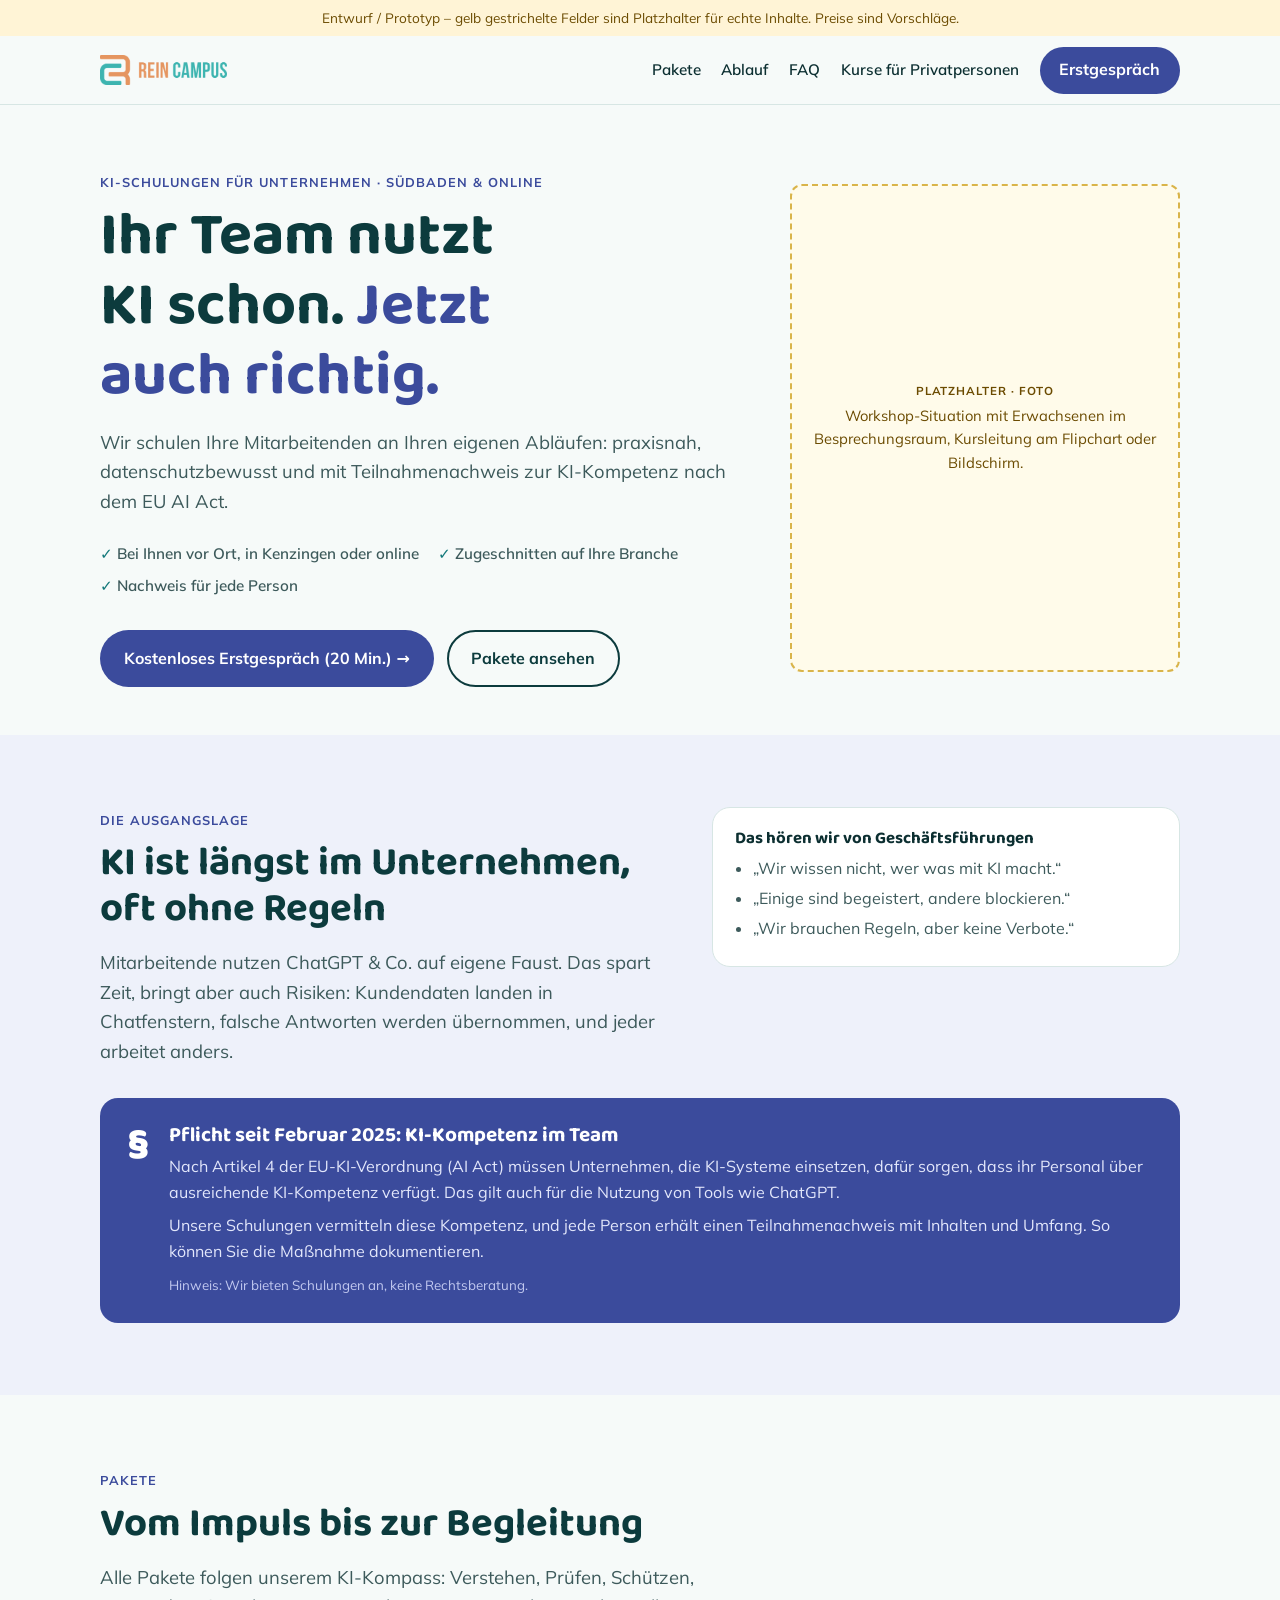
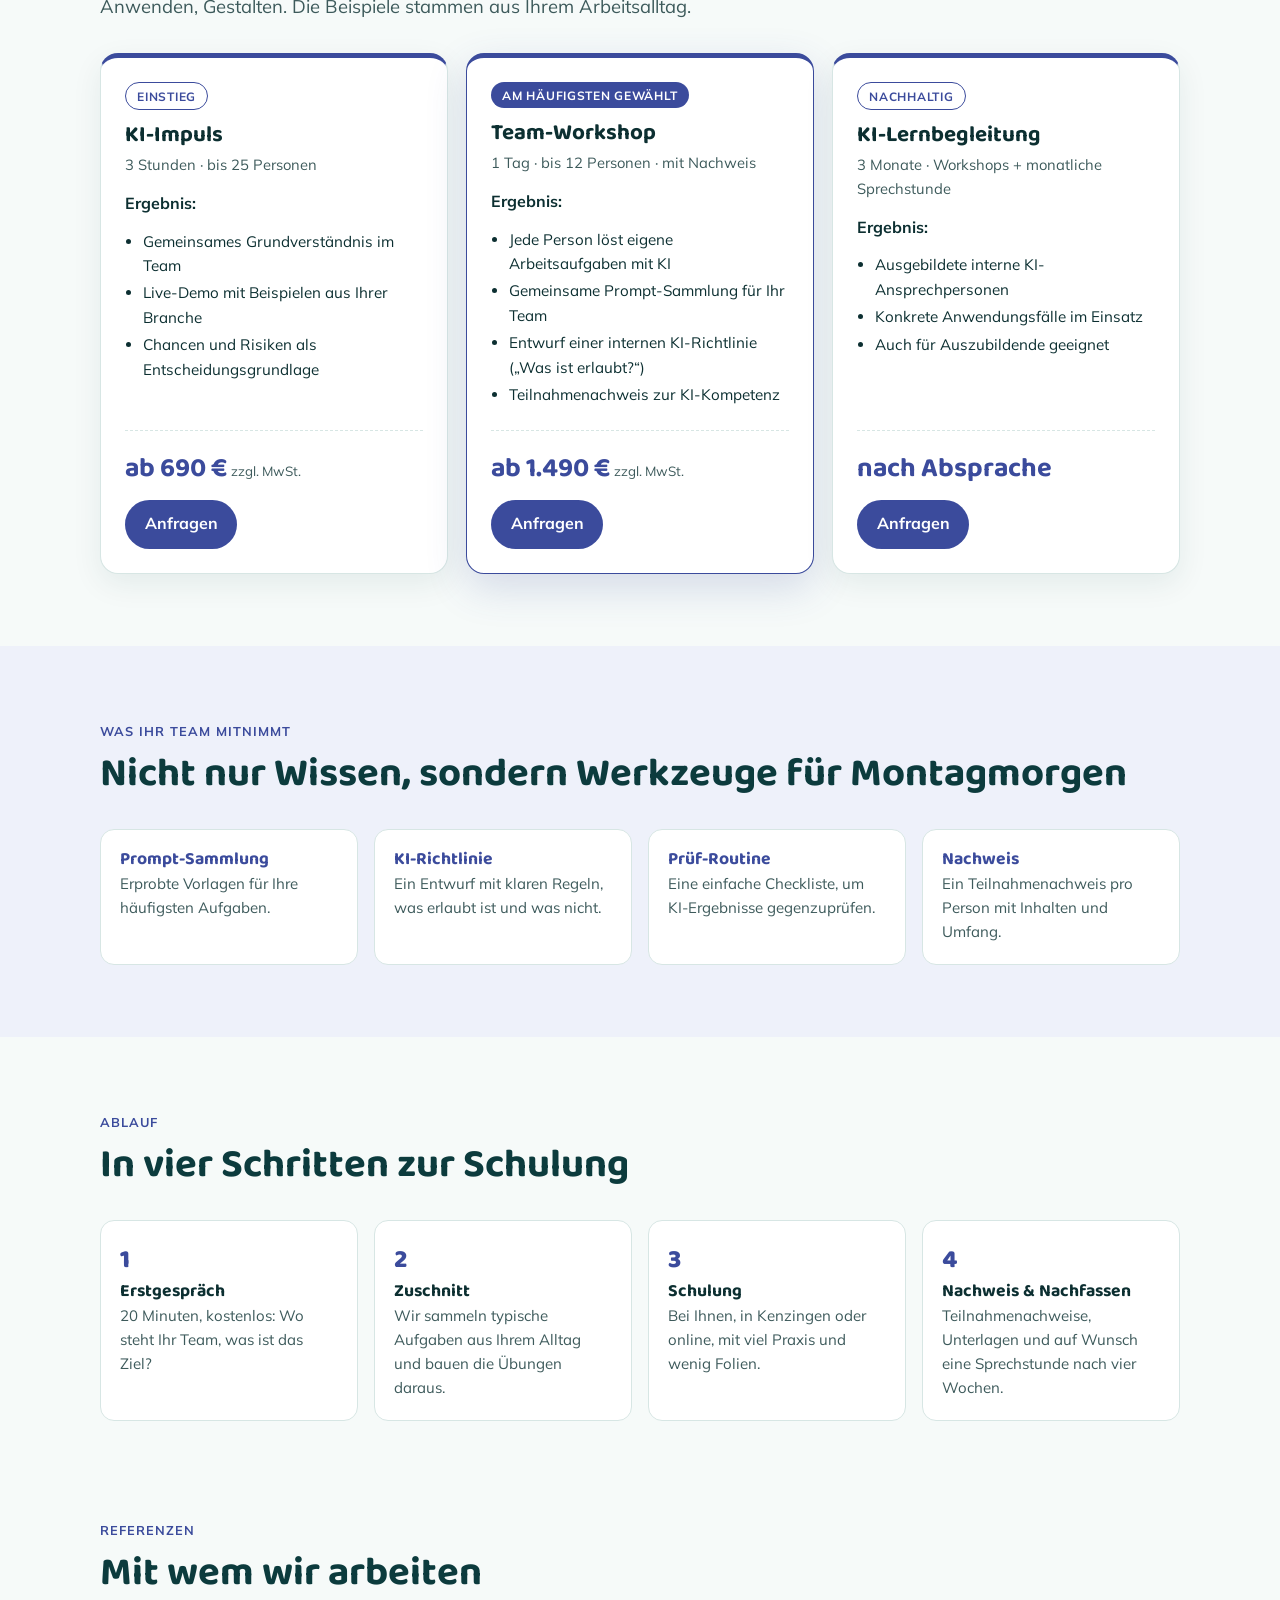
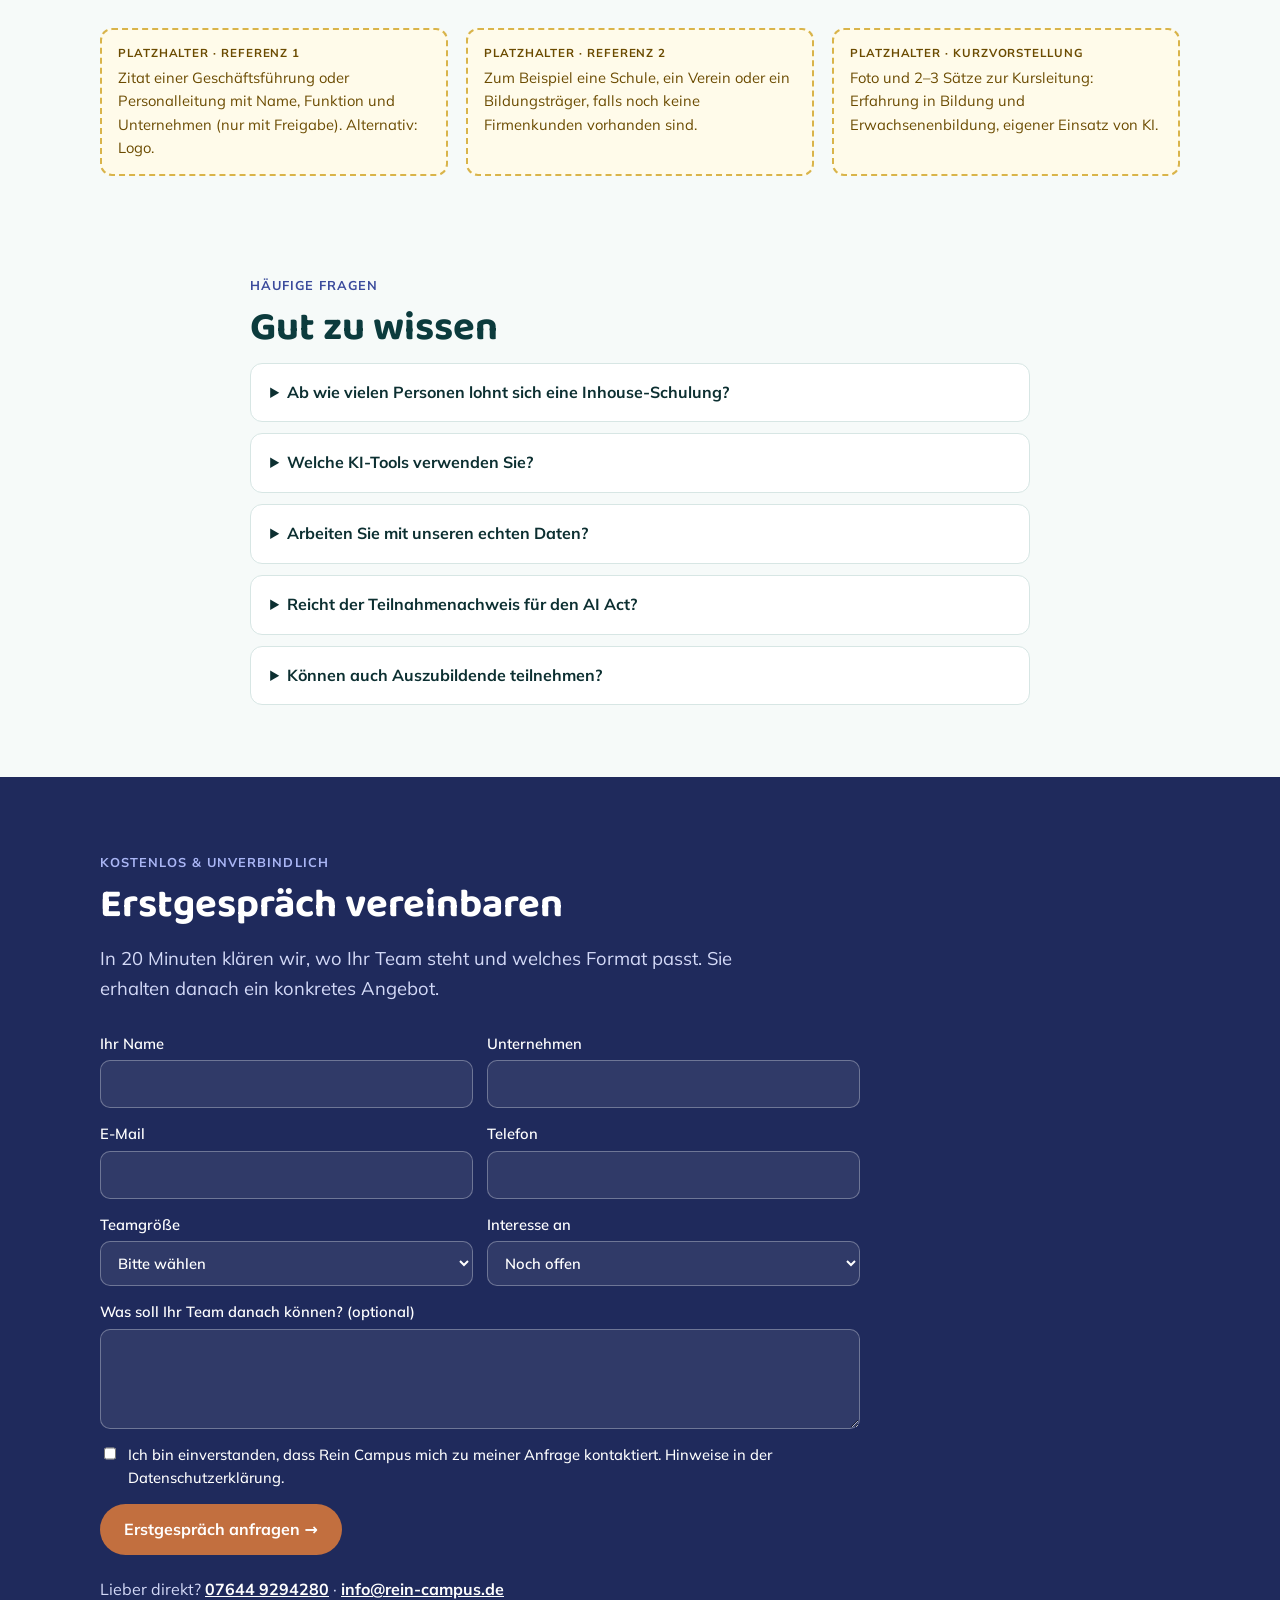
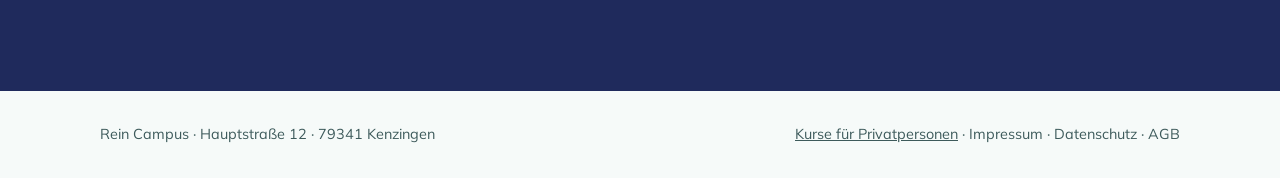
==== firmen.html @ 9200c515 "KI-Kurse-Seite verschlanken und eigene Firmenseite anlegen - Firmenangebote auf eigene Seite firmen." ====
<!DOCTYPE html>
<html lang="de">
<head>
<meta charset="UTF-8">
<meta name="viewport" content="width=device-width, initial-scale=1.0">
<title>KI-Schulungen für Unternehmen | Rein Campus</title>
<meta name="description" content="Praxisnahe KI-Schulungen für Teams in Südbaden: an Ihren eigenen Abläufen, mit Teilnahmenachweis zur KI-Kompetenz nach Art. 4 EU AI Act. Rein Campus Kenzingen.">
<link rel="preconnect" href="https://fonts.googleapis.com">
<link rel="preconnect" href="https://fonts.gstatic.com" crossorigin>
<link href="https://fonts.googleapis.com/css2?family=Baloo+2:wght@600;700;800&family=Mulish:wght@400;500;600;700&display=swap" rel="stylesheet">
<link rel="stylesheet" href="assets/ki-kurse.css">
<style>
  body{--c:var(--c-firma);}
  .hero h1 span{color:var(--c-firma);}
  .btn-primary{background:var(--c-firma);}
  .btn-primary:hover{background:#2c3a80;}
  .aiact{display:grid; grid-template-columns:auto 1fr; gap:1.2rem; align-items:start; background:var(--c-firma); color:#fff; border-radius:var(--radius); padding:1.6rem 1.7rem; margin-top:2rem;}
  .aiact .big{font-family:var(--display); font-weight:800; font-size:2.6rem; line-height:1;}
  .aiact h3{font-size:1.3rem; margin-bottom:.4rem;}
  .aiact p{margin:0 0 .5rem; color:#e3e7fb;}
  .aiact small{color:#c2c9f0;}
  .band{background:#eef1fa;}
  .gets{display:grid; grid-template-columns:repeat(4,1fr); gap:16px; margin-top:2rem;}
  @media (max-width:860px){ .gets{grid-template-columns:1fr 1fr;} }
  @media (max-width:520px){ .gets{grid-template-columns:1fr;} }
  .gets div{background:var(--surface); border:1px solid var(--line); border-radius:14px; padding:1.2rem;}
  .gets h3{font-size:1.1rem; color:var(--c-firma); margin-bottom:.2rem;}
  .gets p{margin:0; color:var(--ink-soft); font-size:.94rem;}
  .offer.featured{box-shadow:0 14px 40px rgba(59,75,156,.18); border-color:var(--c-firma);}
  .refs{display:grid; grid-template-columns:repeat(3,1fr); gap:18px; margin-top:2rem;}
  @media (max-width:860px){ .refs{grid-template-columns:1fr;} }
  .contact{background:#1f2a5c;}
  .contact .eyebrow{color:#aab6f5;}
  .contact .lead,.direct{color:#d3d9f7;}
</style>
</head>
<body>

<div class="proto">Entwurf / Prototyp – gelb gestrichelte Felder sind Platzhalter für echte Inhalte. Preise sind Vorschläge.</div>

<header>
  <div class="wrap nav">
    <a href="ki-kurse.html" aria-label="Rein Campus Startseite"><img src="assets/reincampus-logo.png" alt="Rein Campus"></a>
    <nav class="nav-links" aria-label="Hauptnavigation">
      <a href="#pakete">Pakete</a>
      <a href="#ablauf">Ablauf</a>
      <a href="#faq">FAQ</a>
      <a href="ki-kurse.html">Kurse für Privatpersonen</a>
      <a class="btn btn-primary" href="#erstgespraech">Erstgespräch</a>
    </nav>
  </div>
</header>

<main>

  <!-- HERO -->
  <section class="hero">
    <div class="wrap">
      <div class="hero-grid">
        <div>
          <span class="eyebrow">KI-Schulungen für Unternehmen · Südbaden &amp; online</span>
          <h1>Ihr Team nutzt KI schon. <span>Jetzt auch richtig.</span></h1>
          <p class="lead">Wir schulen Ihre Mitarbeitenden an Ihren eigenen Abläufen: praxisnah, datenschutzbewusst und mit Teilnahmenachweis zur KI-Kompetenz nach dem EU AI Act.</p>
          <ul class="facts">
            <li>Bei Ihnen vor Ort, in Kenzingen oder online</li>
            <li>Zugeschnitten auf Ihre Branche</li>
            <li>Nachweis für jede Person</li>
          </ul>
          <div class="btn-row">
            <a class="btn btn-primary" href="#erstgespraech">Kostenloses Erstgespräch (20 Min.) →</a>
            <a class="btn btn-ghost" href="#pakete">Pakete ansehen</a>
          </div>
        </div>
        <div class="ph photo"><div><b>Platzhalter · Foto</b>Workshop-Situation mit Erwachsenen im Besprechungsraum, Kursleitung am Flipchart oder Bildschirm.</div></div>
      </div>
    </div>
  </section>

  <!-- AUSGANGSLAGE + AI ACT -->
  <section class="band">
    <div class="wrap">
      <div class="head">
        <div>
          <span class="eyebrow">Die Ausgangslage</span>
          <h2>KI ist längst im Unternehmen, oft ohne Regeln</h2>
          <p class="lead">Mitarbeitende nutzen ChatGPT &amp; Co. auf eigene Faust. Das spart Zeit, bringt aber auch Risiken: Kundendaten landen in Chatfenstern, falsche Antworten werden übernommen, und jeder arbeitet anders.</p>
        </div>
        <div class="box">
          <h3>Das hören wir von Geschäftsführungen</h3>
          <ul>
            <li>„Wir wissen nicht, wer was mit KI macht.“</li>
            <li>„Einige sind begeistert, andere blockieren.“</li>
            <li>„Wir brauchen Regeln, aber keine Verbote.“</li>
          </ul>
        </div>
      </div>
      <div class="aiact">
        <div class="big" aria-hidden="true">§</div>
        <div>
          <h3>Pflicht seit Februar 2025: KI-Kompetenz im Team</h3>
          <p>Nach Artikel 4 der EU-KI-Verordnung (AI Act) müssen Unternehmen, die KI-Systeme einsetzen, dafür sorgen, dass ihr Personal über ausreichende KI-Kompetenz verfügt. Das gilt auch für die Nutzung von Tools wie ChatGPT.</p>
          <p>Unsere Schulungen vermitteln diese Kompetenz, und jede Person erhält einen Teilnahmenachweis mit Inhalten und Umfang. So können Sie die Maßnahme dokumentieren.</p>
          <small>Hinweis: Wir bieten Schulungen an, keine Rechtsberatung.</small>
        </div>
      </div>
    </div>
  </section>

  <!-- PAKETE -->
  <section id="pakete">
    <div class="wrap">
      <span class="eyebrow">Pakete</span>
      <h2>Vom Impuls bis zur Begleitung</h2>
      <p class="lead">Alle Pakete folgen unserem KI-Kompass: Verstehen, Prüfen, Schützen, Anwenden, Gestalten. Die Beispiele stammen aus Ihrem Arbeitsalltag.</p>
      <div class="offers">
        <article class="offer">
          <span class="tag soft">Einstieg</span>
          <h3>KI-Impuls</h3>
          <p class="meta">3 Stunden · bis 25 Personen</p>
          <p class="outcome">Ergebnis:</p>
          <ul>
            <li>Gemeinsames Grundverständnis im Team</li>
            <li>Live-Demo mit Beispielen aus Ihrer Branche</li>
            <li>Chancen und Risiken als Entscheidungsgrundlage</li>
          </ul>
          <div class="price"><div><strong>ab 690 €</strong> <small>zzgl. MwSt.</small></div><a class="btn" href="#erstgespraech" data-interest="KI-Impuls">Anfragen</a></div>
        </article>
        <article class="offer featured">
          <span class="tag">Am häufigsten gewählt</span>
          <h3>Team-Workshop</h3>
          <p class="meta">1 Tag · bis 12 Personen · mit Nachweis</p>
          <p class="outcome">Ergebnis:</p>
          <ul>
            <li>Jede Person löst eigene Arbeitsaufgaben mit KI</li>
            <li>Gemeinsame Prompt-Sammlung für Ihr Team</li>
            <li>Entwurf einer internen KI-Richtlinie („Was ist erlaubt?“)</li>
            <li>Teilnahmenachweis zur KI-Kompetenz</li>
          </ul>
          <div class="price"><div><strong>ab 1.490 €</strong> <small>zzgl. MwSt.</small></div><a class="btn" href="#erstgespraech" data-interest="Team-Workshop">Anfragen</a></div>
        </article>
        <article class="offer">
          <span class="tag soft">Nachhaltig</span>
          <h3>KI-Lernbegleitung</h3>
          <p class="meta">3 Monate · Workshops + monatliche Sprechstunde</p>
          <p class="outcome">Ergebnis:</p>
          <ul>
            <li>Ausgebildete interne KI-Ansprechpersonen</li>
            <li>Konkrete Anwendungsfälle im Einsatz</li>
            <li>Auch für Auszubildende geeignet</li>
          </ul>
          <div class="price"><div><strong>nach Absprache</strong></div><a class="btn" href="#erstgespraech" data-interest="KI-Lernbegleitung">Anfragen</a></div>
        </article>
      </div>
    </div>
  </section>

  <!-- WAS IHR TEAM MITNIMMT -->
  <section class="band">
    <div class="wrap">
      <span class="eyebrow">Was Ihr Team mitnimmt</span>
      <h2>Nicht nur Wissen, sondern Werkzeuge für Montagmorgen</h2>
      <div class="gets">
        <div><h3>Prompt-Sammlung</h3><p>Erprobte Vorlagen für Ihre häufigsten Aufgaben.</p></div>
        <div><h3>KI-Richtlinie</h3><p>Ein Entwurf mit klaren Regeln, was erlaubt ist und was nicht.</p></div>
        <div><h3>Prüf-Routine</h3><p>Eine einfache Checkliste, um KI-Ergebnisse gegenzuprüfen.</p></div>
        <div><h3>Nachweis</h3><p>Ein Teilnahmenachweis pro Person mit Inhalten und Umfang.</p></div>
      </div>
    </div>
  </section>

  <!-- ABLAUF -->
  <section id="ablauf">
    <div class="wrap">
      <span class="eyebrow">Ablauf</span>
      <h2>In vier Schritten zur Schulung</h2>
      <div class="steps">
        <div><h3>Erstgespräch</h3><p>20 Minuten, kostenlos: Wo steht Ihr Team, was ist das Ziel?</p></div>
        <div><h3>Zuschnitt</h3><p>Wir sammeln typische Aufgaben aus Ihrem Alltag und bauen die Übungen daraus.</p></div>
        <div><h3>Schulung</h3><p>Bei Ihnen, in Kenzingen oder online, mit viel Praxis und wenig Folien.</p></div>
        <div><h3>Nachweis &amp; Nachfassen</h3><p>Teilnahmenachweise, Unterlagen und auf Wunsch eine Sprechstunde nach vier Wochen.</p></div>
      </div>
    </div>
  </section>

  <!-- REFERENZEN -->
  <section style="padding-top:24px;">
    <div class="wrap">
      <span class="eyebrow">Referenzen</span>
      <h2>Mit wem wir arbeiten</h2>
      <div class="refs">
        <div class="ph"><b>Platzhalter · Referenz 1</b>Zitat einer Geschäftsführung oder Personalleitung mit Name, Funktion und Unternehmen (nur mit Freigabe). Alternativ: Logo.</div>
        <div class="ph"><b>Platzhalter · Referenz 2</b>Zum Beispiel eine Schule, ein Verein oder ein Bildungsträger, falls noch keine Firmenkunden vorhanden sind.</div>
        <div class="ph"><b>Platzhalter · Kurzvorstellung</b>Foto und 2–3 Sätze zur Kursleitung: Erfahrung in Bildung und Erwachsenenbildung, eigener Einsatz von KI.</div>
      </div>
    </div>
  </section>

  <!-- FAQ -->
  <section id="faq" style="padding-top:24px;">
    <div class="wrap narrow">
      <span class="eyebrow">Häufige Fragen</span>
      <h2>Gut zu wissen</h2>
      <details><summary>Ab wie vielen Personen lohnt sich eine Inhouse-Schulung?</summary><p>Ab etwa fünf Personen. Für kleinere Teams bieten wir gemeinsame Termine mit anderen Unternehmen an. Fragen Sie im Erstgespräch danach.</p></details>
      <details><summary>Welche KI-Tools verwenden Sie?</summary><p>Die Tools, die Ihr Team nutzt oder nutzen darf, z. B. ChatGPT, Microsoft Copilot, Claude oder Perplexity. Falls Sie noch keine Vorgaben haben, helfen wir bei der Auswahl.</p></details>
      <details><summary>Arbeiten Sie mit unseren echten Daten?</summary><p>Nein. Wir üben mit realistischen, aber anonymisierten Beispielen. Wie man im Alltag mit echten Daten umgeht, ist selbst Teil der Schulung.</p></details>
      <details><summary>Reicht der Teilnahmenachweis für den AI Act?</summary><p>Der Nachweis dokumentiert, welche Inhalte in welchem Umfang geschult wurden. Welche Maßnahmen in Ihrem Unternehmen insgesamt angemessen sind, hängt von Ihrem KI-Einsatz ab. Das besprechen wir im Erstgespräch; eine Rechtsberatung ersetzt es nicht.</p></details>
      <details><summary>Können auch Auszubildende teilnehmen?</summary><p>Ja. Für Azubi-Jahrgänge haben wir ein eigenes Format, das auf unserem KI-Führerschein für Jugendliche aufbaut.</p></details>
    </div>
  </section>

  <!-- ERSTGESPRÄCH -->
  <section class="contact" id="erstgespraech">
    <div class="wrap">
      <span class="eyebrow">Kostenlos &amp; unverbindlich</span>
      <h2>Erstgespräch vereinbaren</h2>
      <p class="lead">In 20 Minuten klären wir, wo Ihr Team steht und welches Format passt. Sie erhalten danach ein konkretes Angebot.</p>
      <form id="b2b-form">
        <label>Ihr Name<input name="name" required autocomplete="name"></label>
        <label>Unternehmen<input name="firma" required autocomplete="organization"></label>
        <label>E-Mail<input type="email" name="email" required autocomplete="email"></label>
        <label>Telefon<input type="tel" name="telefon" autocomplete="tel"></label>
        <label>Teamgröße
          <select name="team" required>
            <option value="">Bitte wählen</option>
            <option>bis 10 Personen</option>
            <option>11 – 25 Personen</option>
            <option>26 – 100 Personen</option>
            <option>mehr als 100 Personen</option>
          </select>
        </label>
        <label>Interesse an
          <select name="paket" id="paket-select">
            <option>Noch offen</option>
            <option>KI-Impuls</option>
            <option>Team-Workshop</option>
            <option>KI-Lernbegleitung</option>
          </select>
        </label>
        <label class="full">Was soll Ihr Team danach können? (optional)<textarea name="ziel"></textarea></label>
        <label class="full check"><input type="checkbox" required> Ich bin einverstanden, dass Rein Campus mich zu meiner Anfrage kontaktiert. Hinweise in der Datenschutzerklärung.</label>
        <div class="full"><button class="btn btn-primary" type="submit" style="background:var(--orange-strong);">Erstgespräch anfragen →</button>
          <p class="form-ok" id="form-ok">Danke! (Prototyp: Es wurden keine Daten gesendet.)</p></div>
      </form>
      <p class="direct">Lieber direkt? <a href="tel:+4976449294280">07644 9294280</a> · <a href="mailto:info@rein-campus.de">info@rein-campus.de</a></p>
    </div>
  </section>
</main>

<footer>
  <div class="wrap">
    <span>Rein Campus · Hauptstraße 12 · 79341 Kenzingen</span>
    <span><a href="ki-kurse.html">Kurse für Privatpersonen</a> · Impressum · Datenschutz · AGB</span>
  </div>
</footer>

<script>
  const select = document.getElementById('paket-select');
  document.querySelectorAll('[data-interest]').forEach(a => {
    a.addEventListener('click', () => { select.value = a.dataset.interest; });
  });
  document.getElementById('b2b-form').addEventListener('submit', e => {
    e.preventDefault();
    document.getElementById('form-ok').classList.add('show');
  });
</script>
</body>
</html>
---- assets/ki-kurse.css ----
/* Gemeinsame Styles für ki-kurse.html und firmen.html */
:root{
  --bg:#f6faf9;
  --surface:#ffffff;
  --ink:#0c2f31;
  --ink-soft:#3d5a5b;
  --line:#d7e6e4;
  --teal:#12787a;
  --teal-deep:#0c3b3d;
  --teal-pop:#1fc9bf;
  --orange:#e6905f;
  --orange-strong:#c26f3f;
  /* Zielgruppen-Akzente */
  --c-jugend:#d0176a;
  --c-beruf:#12787a;
  --c-senior:#b3622f;
  --c-firma:#3b4b9c;
  --c:var(--teal);
  --radius:18px;
  --shadow:0 10px 30px rgba(12,59,61,.08);
  --display:'Baloo 2',system-ui,sans-serif;
}
*{box-sizing:border-box;}
html{scroll-behavior:smooth;}
body{
  margin:0; background:var(--bg); color:var(--ink);
  font-family:'Mulish',system-ui,sans-serif; line-height:1.6;
  -webkit-font-smoothing:antialiased;
}
h1,h2,h3{font-family:var(--display); line-height:1.15; text-wrap:balance; margin:0;}
h2{font-size:clamp(1.8rem,4vw,2.5rem); color:var(--teal-deep);}
a{color:inherit;}
img{max-width:100%;}
.wrap{max-width:1120px; margin:0 auto; padding:0 20px;}
.narrow{max-width:820px;}
section{padding:72px 0;}
.eyebrow{
  display:inline-block; font-weight:700; font-size:.8rem; letter-spacing:.08em;
  text-transform:uppercase; color:var(--c); margin-bottom:.6rem;
}
.lead{font-size:1.15rem; color:var(--ink-soft); max-width:62ch; margin:1rem 0 0;}
.btn{
  display:inline-flex; align-items:center; gap:.4rem; text-decoration:none;
  font-weight:700; padding:.85rem 1.4rem; border-radius:999px; border:2px solid transparent;
  cursor:pointer; font-size:1rem; font-family:inherit;
}
.btn-primary{background:var(--orange-strong); color:#fff;}
.btn-primary:hover{background:#a95c30;}
.btn-ghost{border-color:currentColor; color:var(--teal-deep); background:transparent;}
.btn-row{display:flex; gap:.8rem; flex-wrap:wrap; margin-top:2rem;}
.btn:focus-visible,a:focus-visible,button:focus-visible,input:focus-visible,select:focus-visible,textarea:focus-visible{outline:3px solid var(--teal-pop); outline-offset:3px;}

/* Prototyp-Hinweis und Platzhalter */
.proto{background:#fff4d6; color:#6b4b00; font-size:.85rem; text-align:center; padding:.45rem 1rem;}
.ph{
  border:2px dashed #d9b44a; background:#fffbea; color:#6b4b00;
  border-radius:12px; padding:.9rem 1rem; font-size:.92rem;
}
.ph b{display:block; font-size:.72rem; letter-spacing:.08em; text-transform:uppercase; margin-bottom:.2rem;}

/* Header */
header{position:sticky; top:0; z-index:20; background:rgba(246,250,249,.94); backdrop-filter:blur(8px); border-bottom:1px solid var(--line);}
.nav{display:flex; align-items:center; justify-content:space-between; gap:1rem; height:68px;}
.nav img{height:30px; width:auto; display:block;}
.nav-links{display:flex; gap:1.3rem; align-items:center; font-weight:600; font-size:.95rem;}
.nav-links a{text-decoration:none;}
.nav-links a:not(.btn):hover{color:var(--teal);}
.nav-links .btn{padding:.55rem 1.1rem;}
@media (max-width:900px){ .nav-links a:not(.btn){display:none;} }

/* Hero */
.hero{padding:64px 0 48px;}
.hero h1{font-size:clamp(2.2rem,5.5vw,3.8rem); color:var(--teal-deep); max-width:18ch;}
.hero h1 span{color:var(--orange-strong);}
.hero-grid{display:grid; grid-template-columns:1.25fr .75fr; gap:40px; align-items:center;}
@media (max-width:860px){ .hero-grid{grid-template-columns:1fr;} }
.facts{display:flex; flex-wrap:wrap; gap:.5rem 1.2rem; margin-top:1.6rem; padding:0; list-style:none; color:var(--ink-soft); font-weight:600; font-size:.95rem;}
.facts li::before{content:"✓ "; color:var(--teal); font-weight:800;}
.photo{aspect-ratio:4/5; display:flex; align-items:center; justify-content:center; text-align:center;}

/* Zwei-Spalten-Kopf je Sektion */
.head{display:grid; grid-template-columns:1.1fr .9fr; gap:40px; align-items:start;}
@media (max-width:860px){ .head{grid-template-columns:1fr; gap:24px;} }
.box{background:var(--surface); border:1px solid var(--line); border-radius:var(--radius); padding:1.3rem 1.4rem;}
.box h3{font-size:1.05rem; margin-bottom:.5rem;}
.box ul{margin:0; padding-left:1.1rem; color:var(--ink-soft);}
.box li{margin:.25rem 0;}

/* Angebotskarten */
.offers{display:grid; grid-template-columns:repeat(auto-fit,minmax(280px,1fr)); gap:18px; margin-top:2rem;}
.offer{
  background:var(--surface); border:1px solid var(--line); border-top:5px solid var(--c);
  border-radius:var(--radius); padding:1.5rem; display:flex; flex-direction:column; box-shadow:var(--shadow);
}
.offer .tag{align-self:flex-start; font-size:.75rem; font-weight:700; text-transform:uppercase; letter-spacing:.06em; background:var(--c); color:#fff; border-radius:999px; padding:.2rem .7rem; margin-bottom:.8rem;}
.offer .tag.soft{background:transparent; color:var(--c); border:1.5px solid var(--c);}
.offer h3{font-size:1.4rem;}
.offer .meta{color:var(--ink-soft); font-size:.92rem; margin:.3rem 0 .9rem;}
.offer .outcome{font-weight:700; margin:0 0 .6rem;}
.offer ul{margin:0 0 1.2rem; padding-left:1.1rem; font-size:.95rem;}
.offer li{margin:.2rem 0;}
.status{font-size:.88rem; color:var(--ink-soft); margin:0 0 .9rem;}
.status::before{content:"● "; color:var(--orange-strong);}
.price{margin-top:auto; display:flex; flex-wrap:wrap; align-items:center; justify-content:space-between; gap:.6rem 1rem; border-top:1px dashed var(--line); padding-top:1rem;}
.price strong{font-family:var(--display); font-size:1.7rem; color:var(--c);}
.price small{color:var(--ink-soft);}
.price .btn{padding:.6rem 1.1rem; background:var(--c); color:#fff;}
.note{margin-top:1.4rem; padding:1rem 1.2rem; border-left:4px solid var(--c); background:var(--surface); border-radius:8px; color:var(--ink-soft);}
.note strong{color:var(--ink);}

/* Stimmen */
.quotes{display:grid; grid-template-columns:repeat(3,1fr); gap:18px; margin-top:2rem;}
@media (max-width:860px){ .quotes{grid-template-columns:1fr;} }

/* Schritte */
.steps{display:grid; grid-template-columns:repeat(4,1fr); gap:16px; margin-top:2rem; counter-reset:s;}
@media (max-width:860px){ .steps{grid-template-columns:1fr 1fr;} }
@media (max-width:520px){ .steps{grid-template-columns:1fr;} }
.steps div{background:var(--surface); border:1px solid var(--line); border-radius:14px; padding:1.2rem;}
.steps div::before{counter-increment:s; content:counter(s); display:block; font-family:var(--display); font-weight:800; font-size:1.6rem; color:var(--c);}
.steps h3{font-size:1.1rem; margin-bottom:.2rem;}
.steps p{margin:0; color:var(--ink-soft); font-size:.94rem;}

/* FAQ */
details{background:var(--surface); border:1px solid var(--line); border-radius:12px; padding:1rem 1.2rem; margin-top:.7rem;}
summary{font-weight:700; cursor:pointer;}
details p{margin:.6rem 0 0; color:var(--ink-soft);}

/* Kontakt / Formular */
.contact{background:var(--teal-deep); color:#fff;}
.contact h2{color:#fff;}
.contact .eyebrow{color:var(--teal-pop);}
.contact .lead{color:#cfe9e7;}
form{display:grid; grid-template-columns:1fr 1fr; gap:14px; margin-top:1.8rem; max-width:760px;}
@media (max-width:640px){ form{grid-template-columns:1fr;} }
label{display:flex; flex-direction:column; gap:.3rem; font-weight:600; font-size:.92rem; min-width:0;}
input,select,textarea{width:100%; min-width:0; font:inherit; padding:.7rem .8rem; border-radius:10px; border:1px solid rgba(255,255,255,.3); background:rgba(255,255,255,.08); color:#fff;}
select option,select optgroup{color:var(--ink);}
textarea{min-height:100px; resize:vertical;}
.full{grid-column:1/-1;}
.check{flex-direction:row; align-items:flex-start; gap:.6rem; font-weight:500;}
.check input{width:auto; margin-top:.3rem;}
.form-ok{display:none; margin-top:1rem; color:var(--teal-pop); font-weight:700;}
.form-ok.show{display:block;}
.direct{margin-top:1.4rem; color:#cfe9e7;}
.direct a{color:#fff; font-weight:700;}

footer{padding:2rem 0; font-size:.9rem; color:var(--ink-soft);}
footer .wrap{display:flex; flex-wrap:wrap; gap:.6rem 1.4rem; justify-content:space-between;}
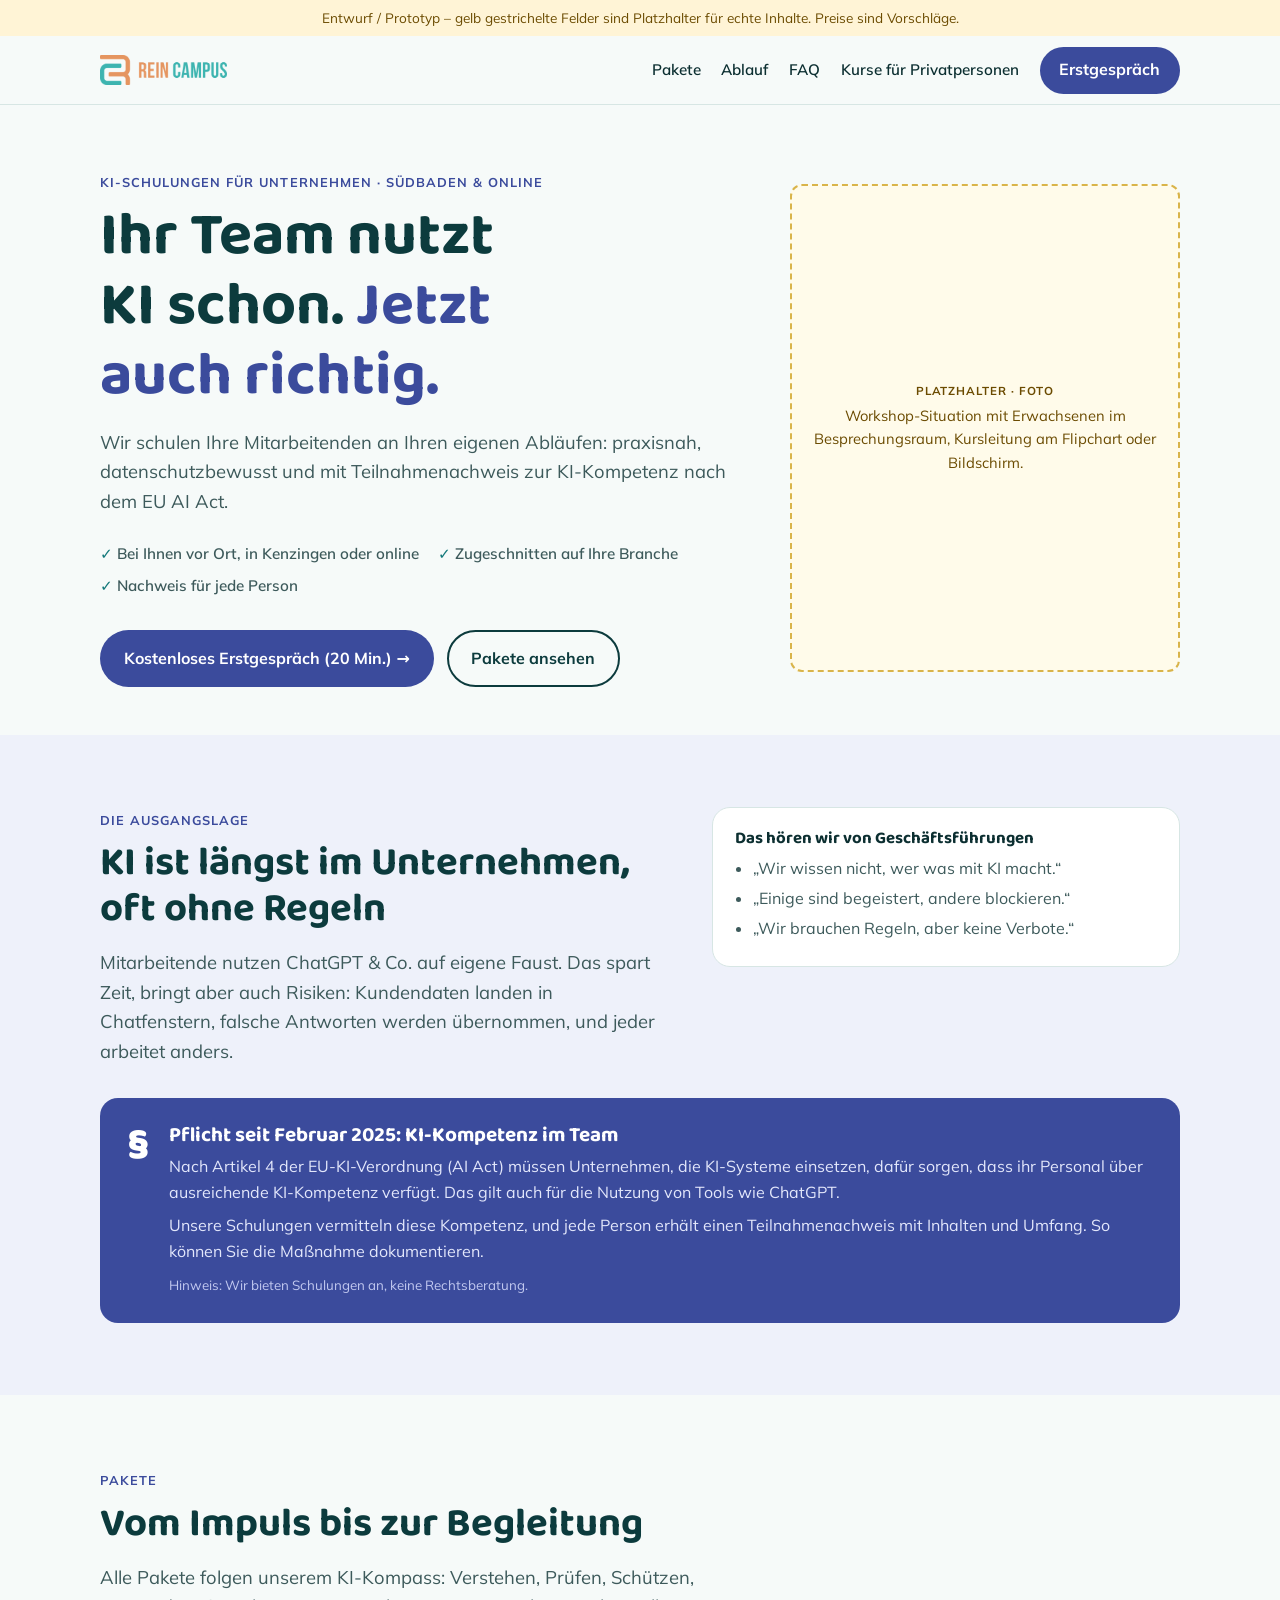
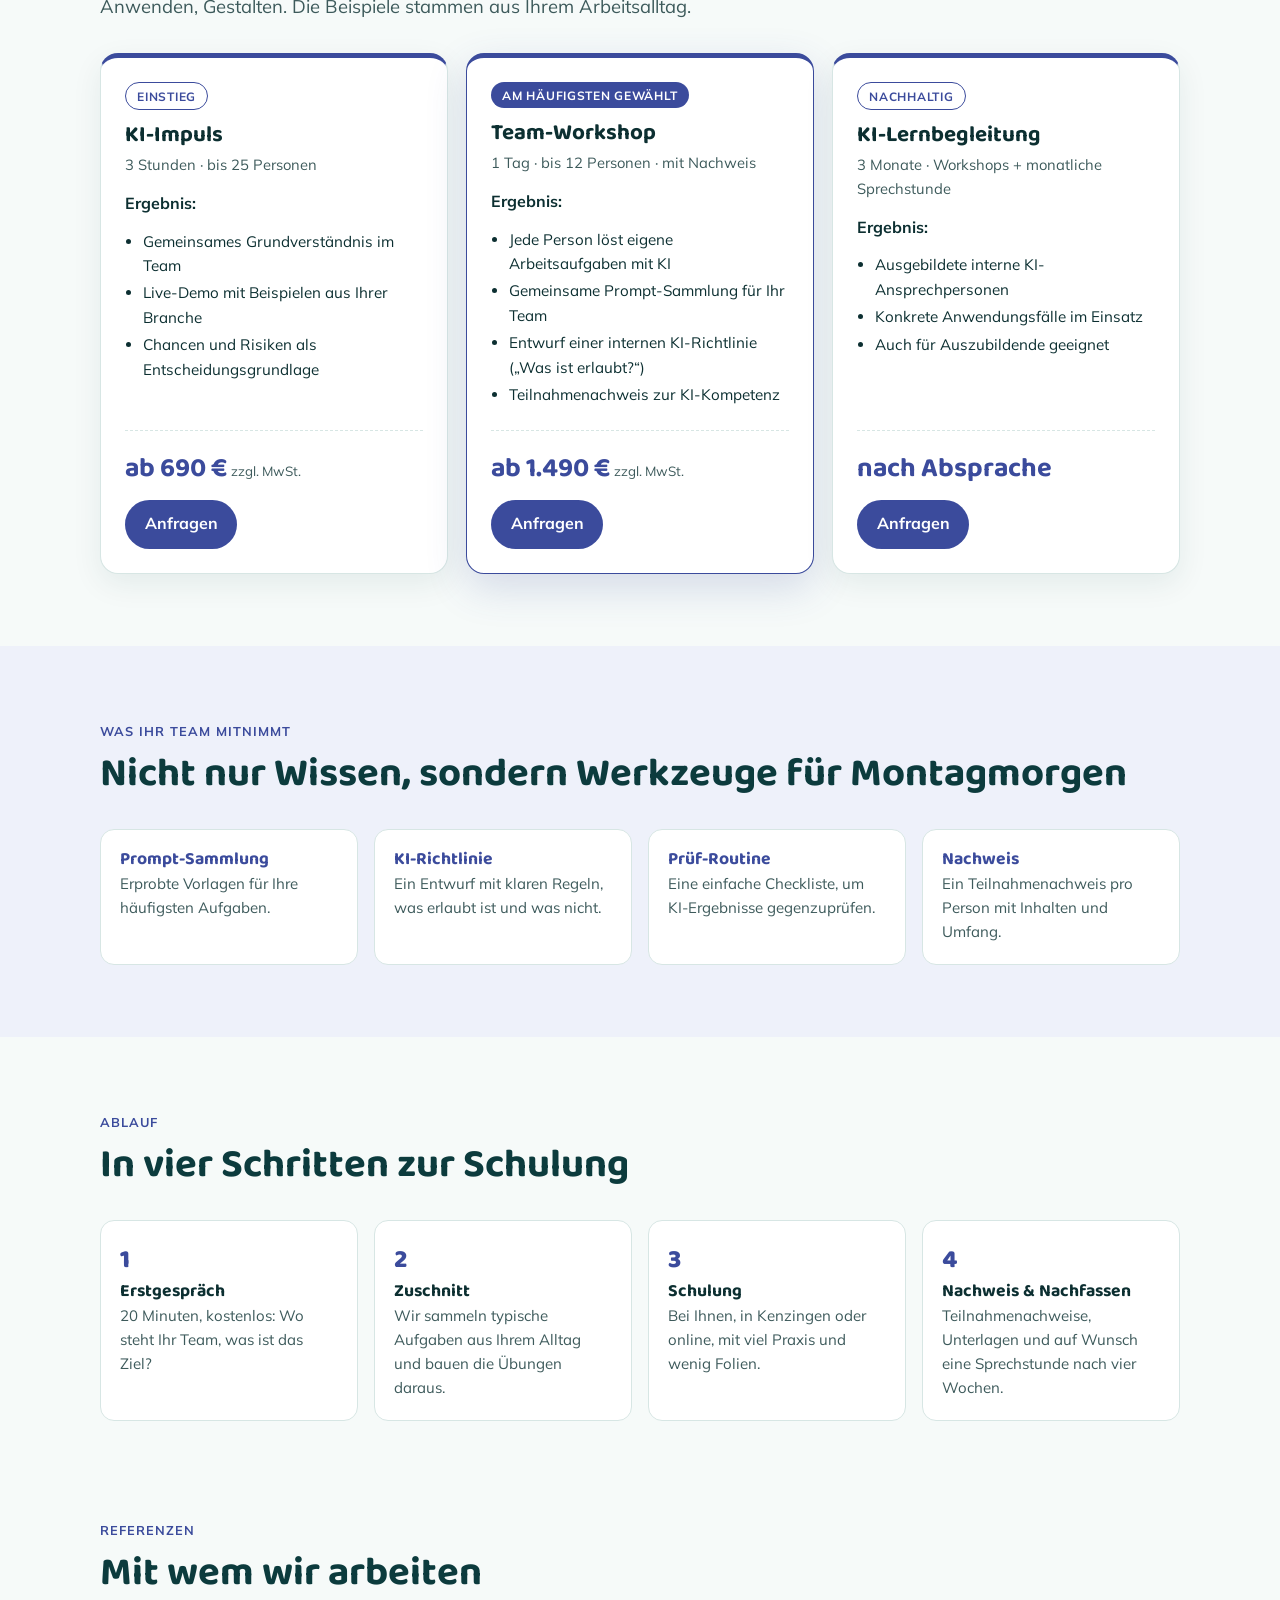
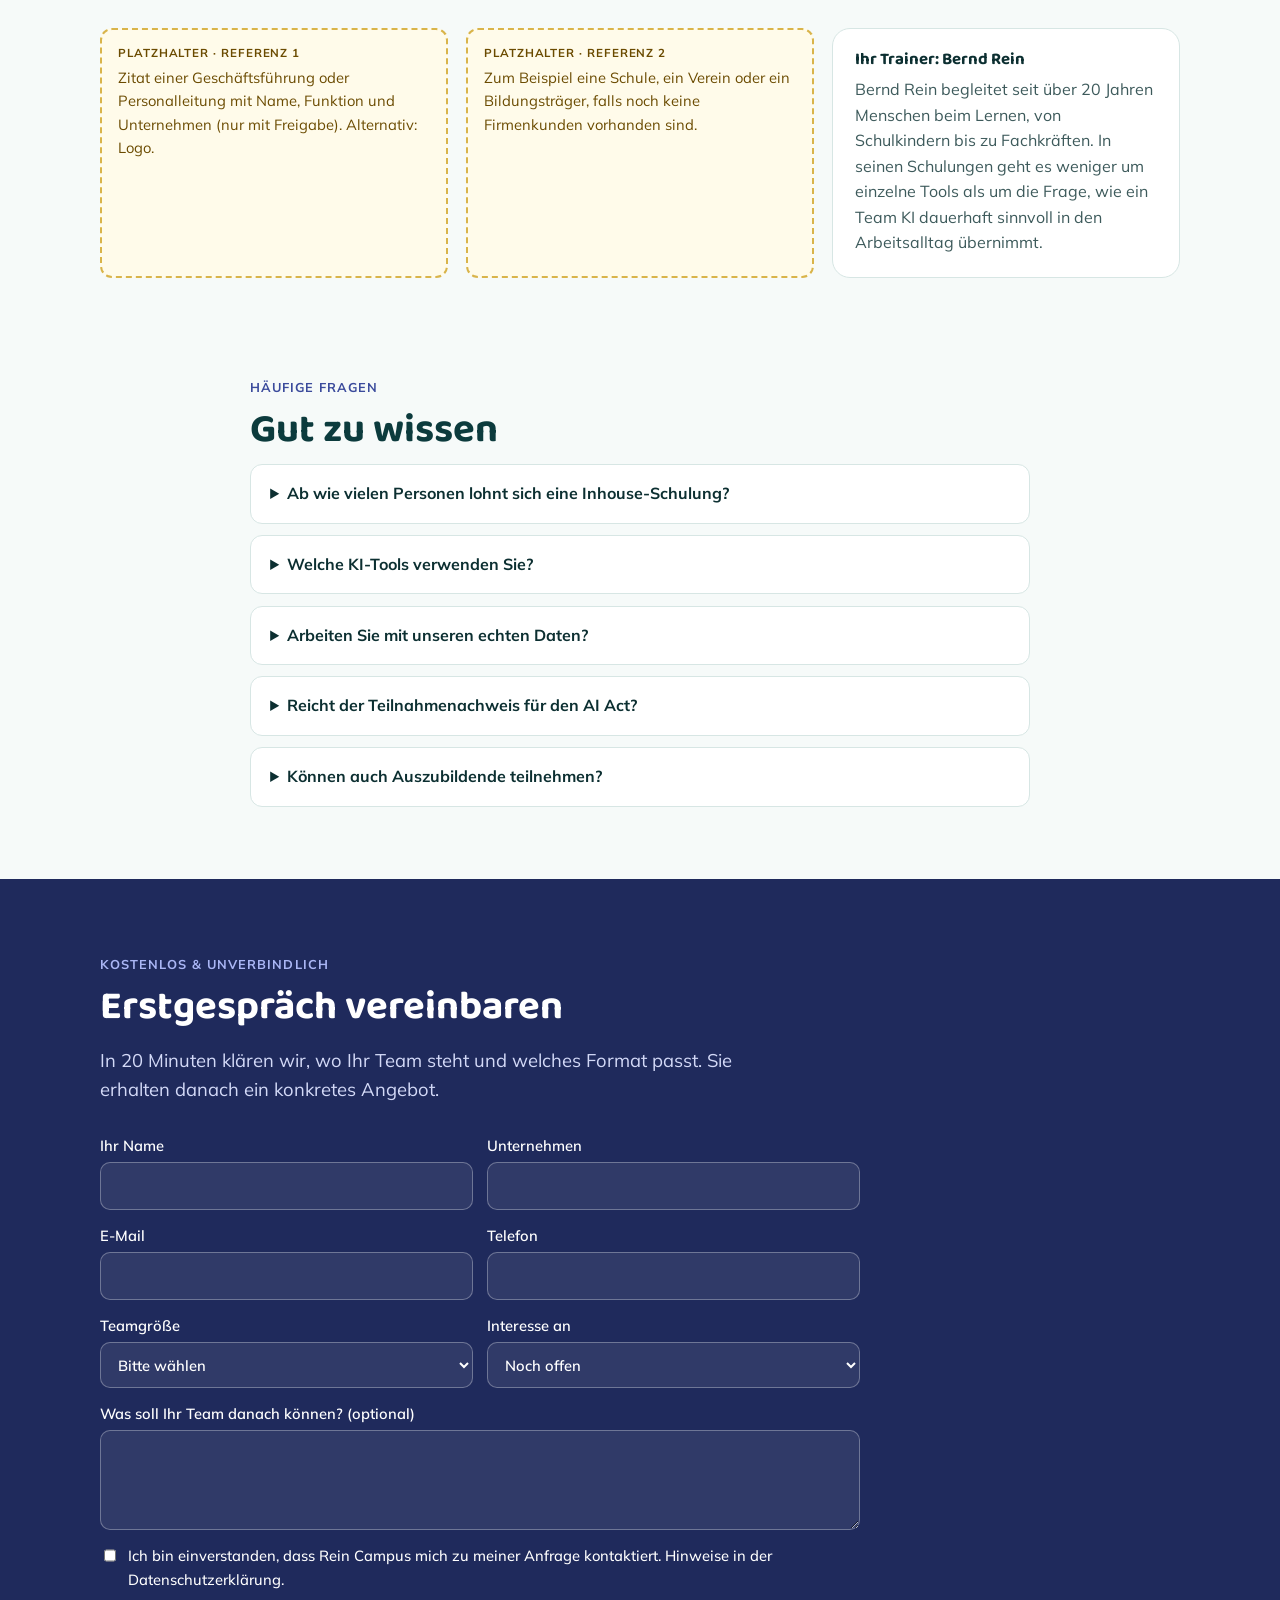
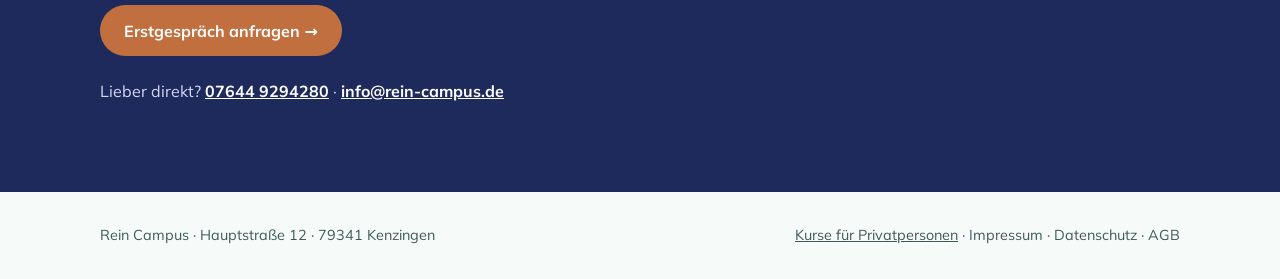
==== commit 28745db3: "Kurzvorstellung auf Firmenseite, neue Über-uns-Überschrift Co-Authored-By: Claude Opus 5.5 <noreply@" ====
--- a/firmen.html
+++ b/firmen.html
@@ -190,7 +190,7 @@
       <div class="refs">
         <div class="ph"><b>Platzhalter · Referenz 1</b>Zitat einer Geschäftsführung oder Personalleitung mit Name, Funktion und Unternehmen (nur mit Freigabe). Alternativ: Logo.</div>
         <div class="ph"><b>Platzhalter · Referenz 2</b>Zum Beispiel eine Schule, ein Verein oder ein Bildungsträger, falls noch keine Firmenkunden vorhanden sind.</div>
-        <div class="ph"><b>Platzhalter · Kurzvorstellung</b>Foto und 2–3 Sätze zur Kursleitung: Erfahrung in Bildung und Erwachsenenbildung, eigener Einsatz von KI.</div>
+        <div class="box"><h3>Ihr Trainer: Bernd Rein</h3><p style="margin:0;color:var(--ink-soft);">Bernd Rein begleitet seit über 20 Jahren Menschen beim Lernen, von Schulkindern bis zu Fachkräften. In seinen Schulungen geht es weniger um einzelne Tools als um die Frage, wie ein Team KI dauerhaft sinnvoll in den Arbeitsalltag übernimmt.</p></div>
       </div>
     </div>
   </section>
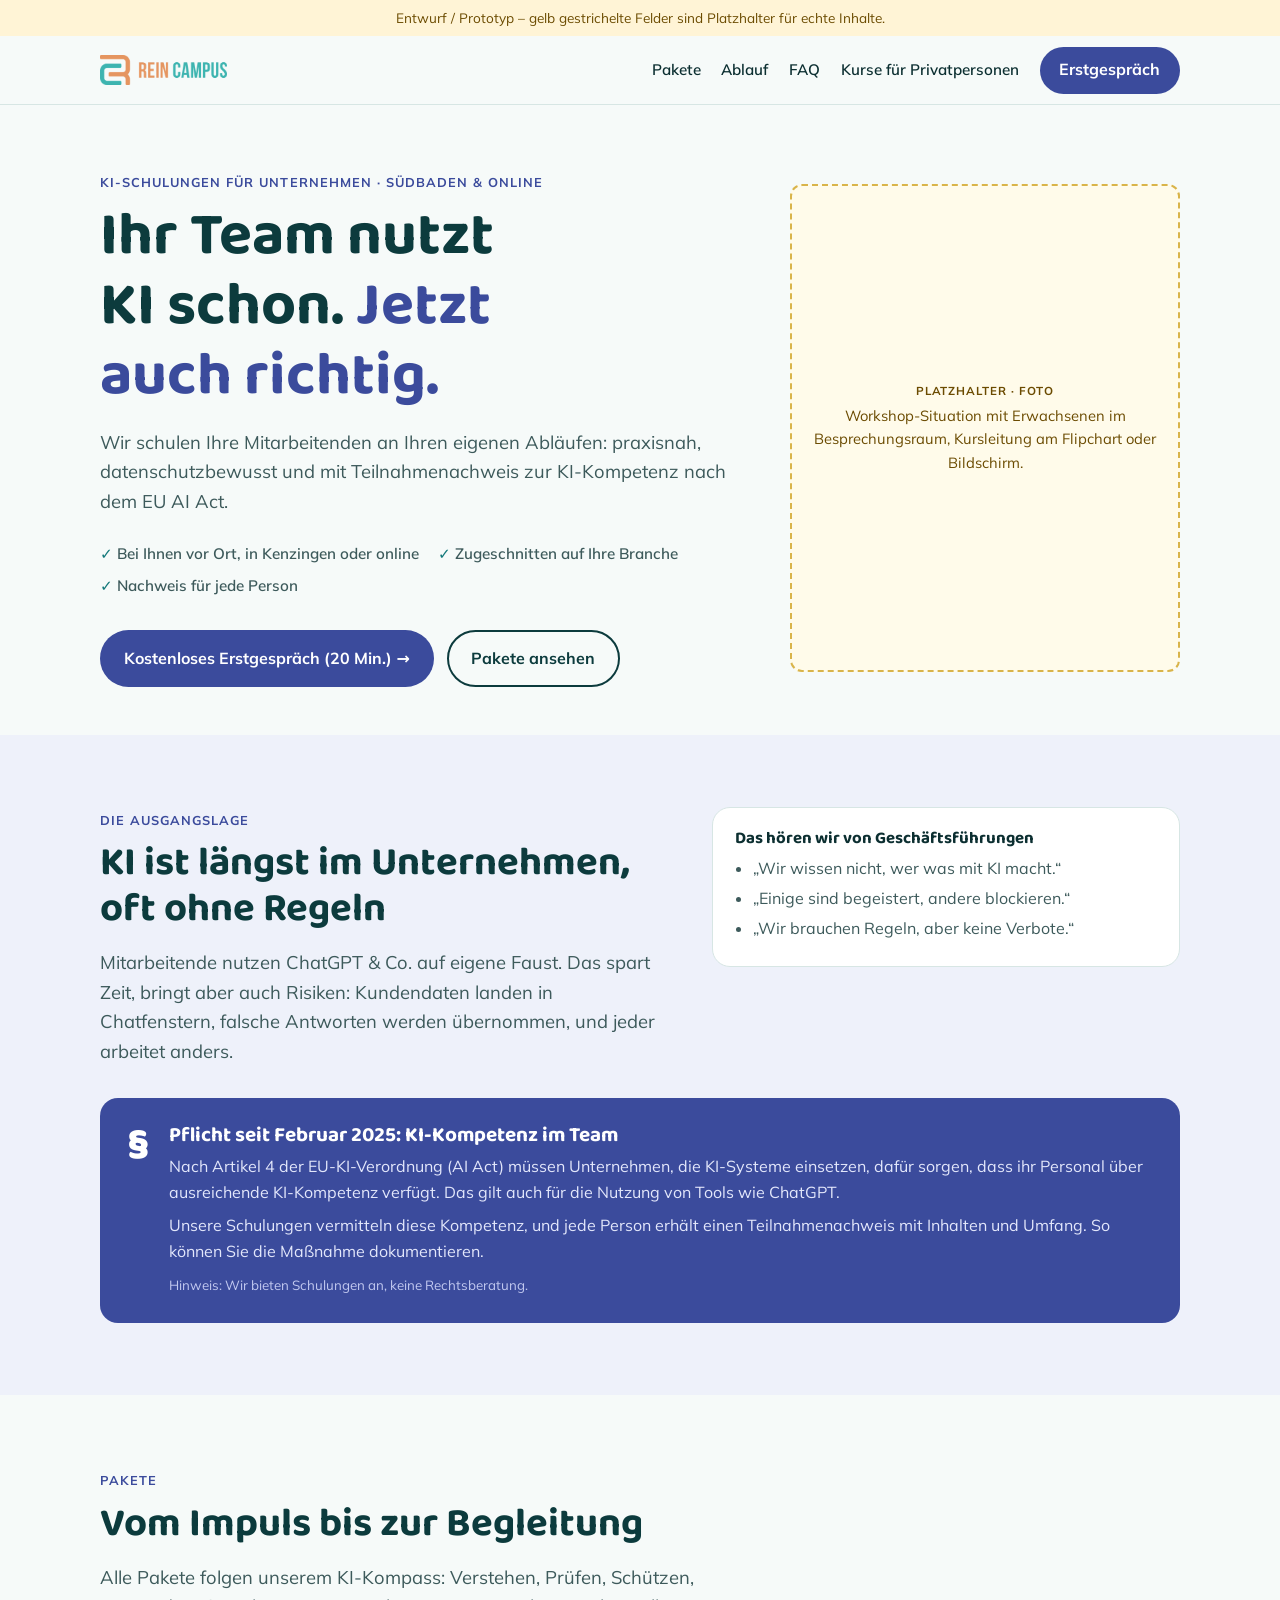
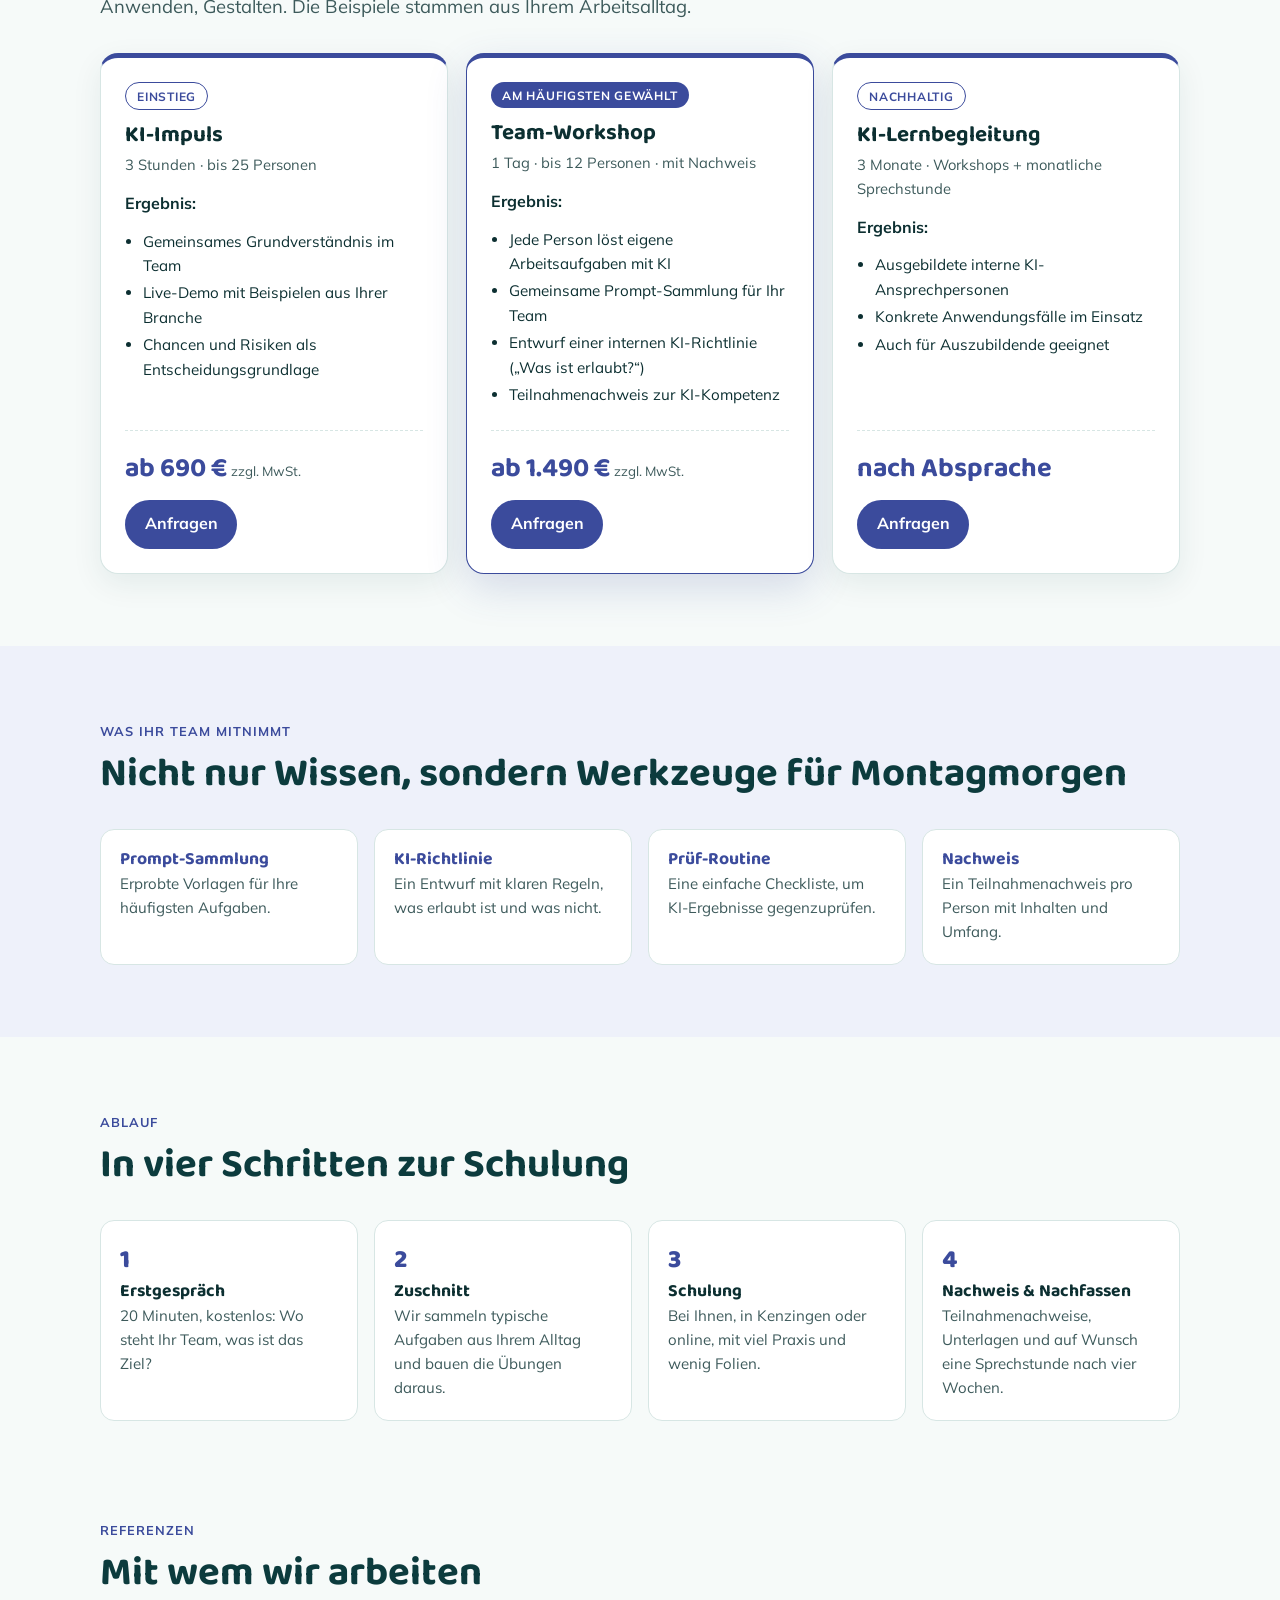
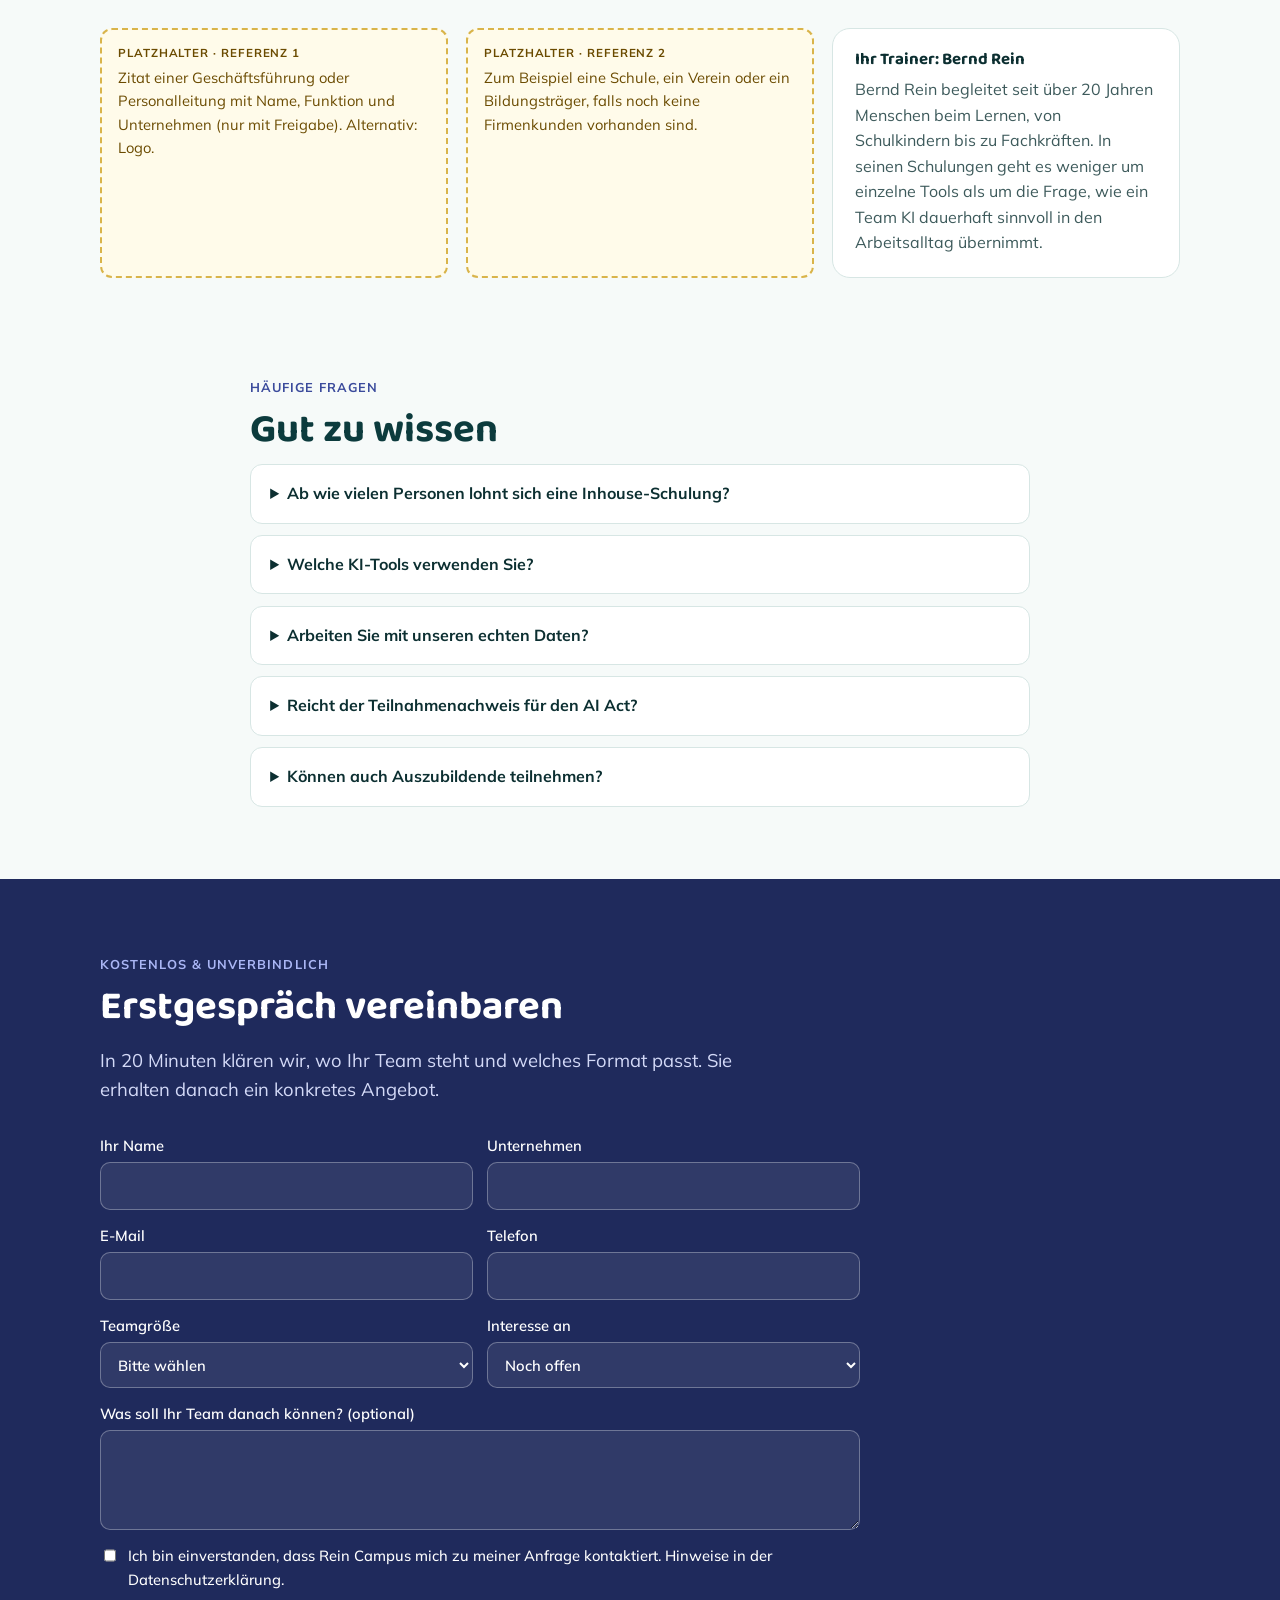
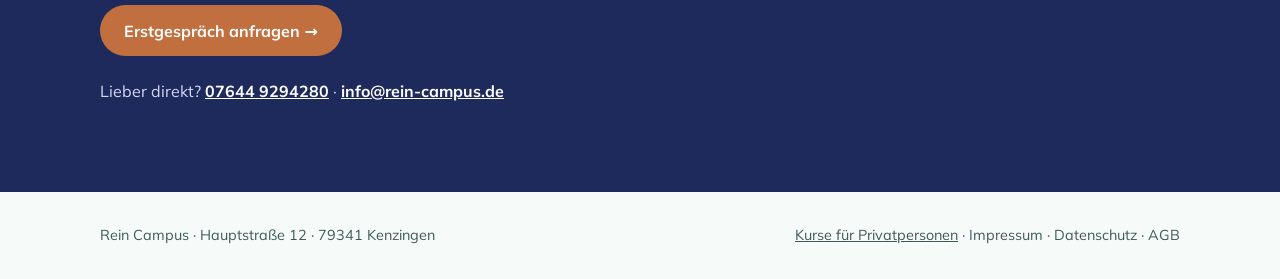
==== commit 7d051818: "Preise bestätigt: Hinweis im Prototyp-Banner entfernen Co-Authored-By: Claude Opus 5.5 <noreply@anth" ====
--- a/firmen.html
+++ b/firmen.html
@@ -36,7 +36,7 @@
 </head>
 <body>
 
-<div class="proto">Entwurf / Prototyp – gelb gestrichelte Felder sind Platzhalter für echte Inhalte. Preise sind Vorschläge.</div>
+<div class="proto">Entwurf / Prototyp – gelb gestrichelte Felder sind Platzhalter für echte Inhalte.</div>
 
 <header>
   <div class="wrap nav">
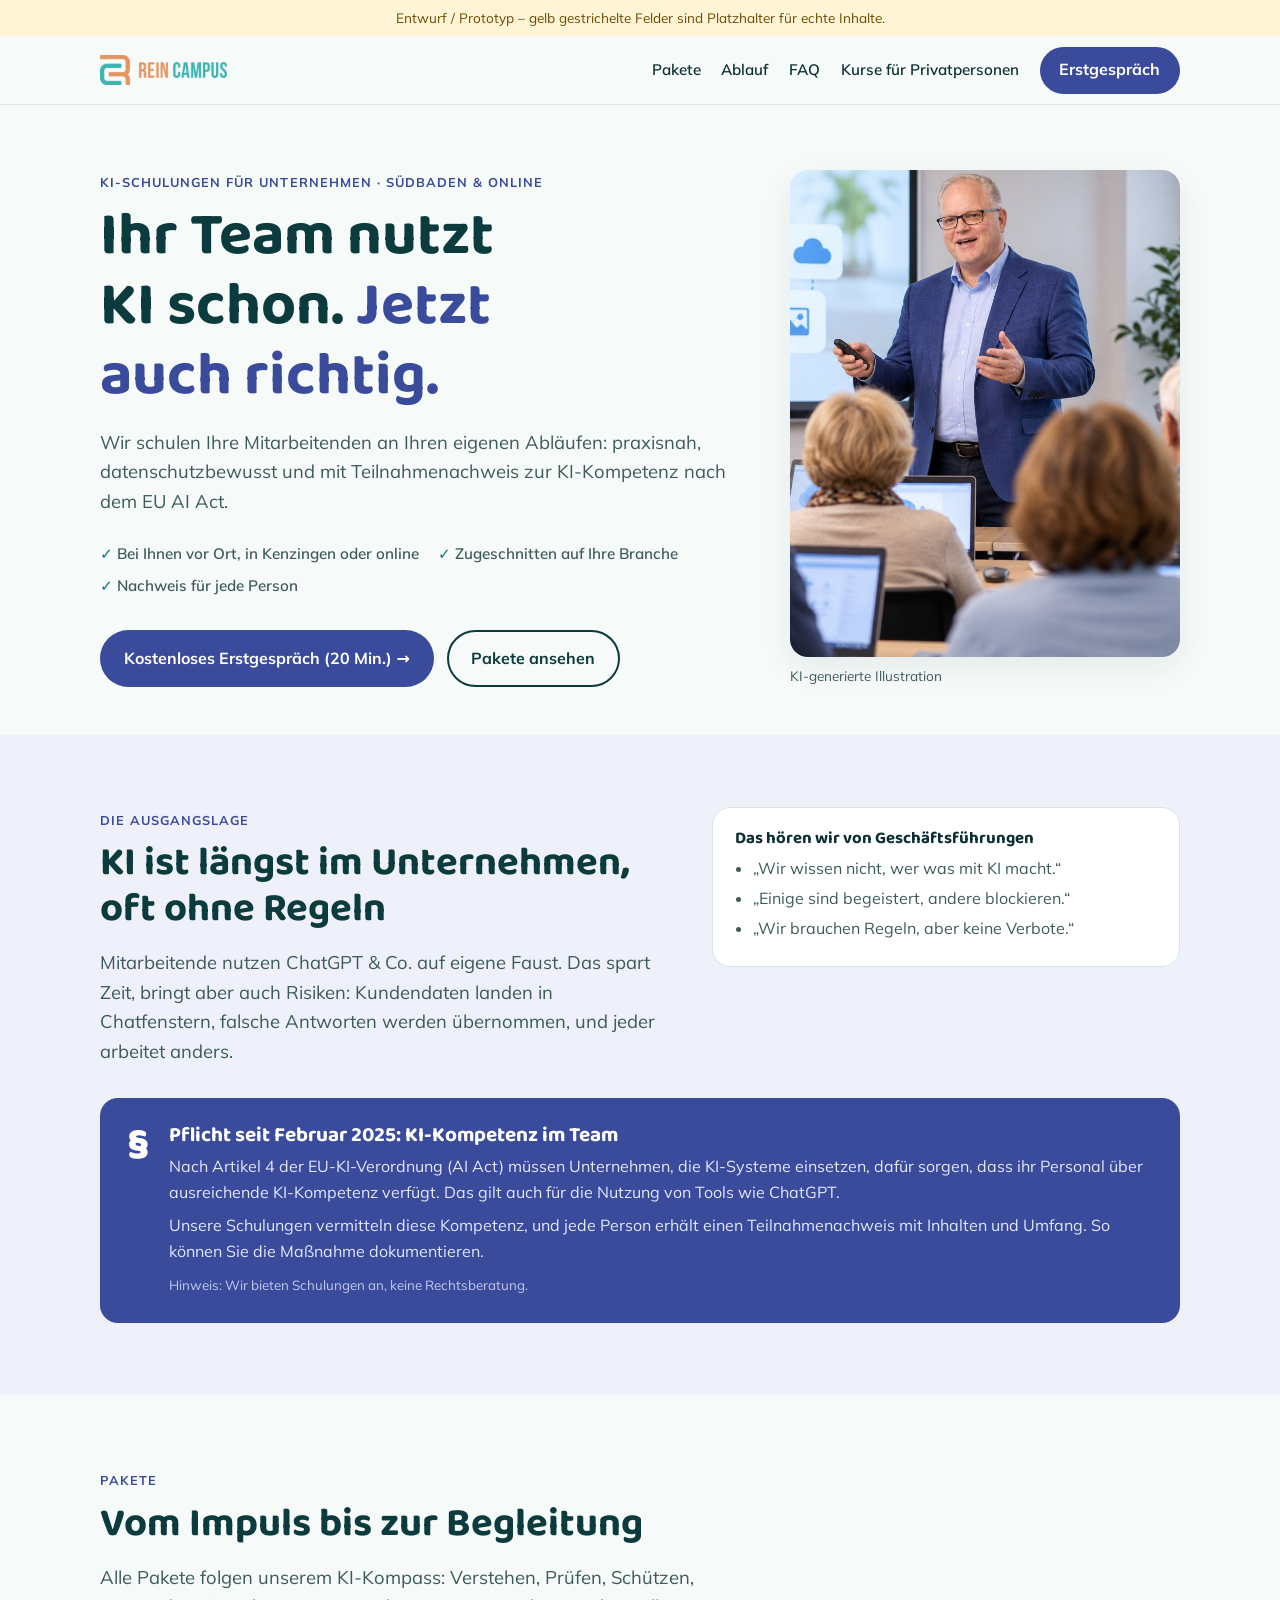
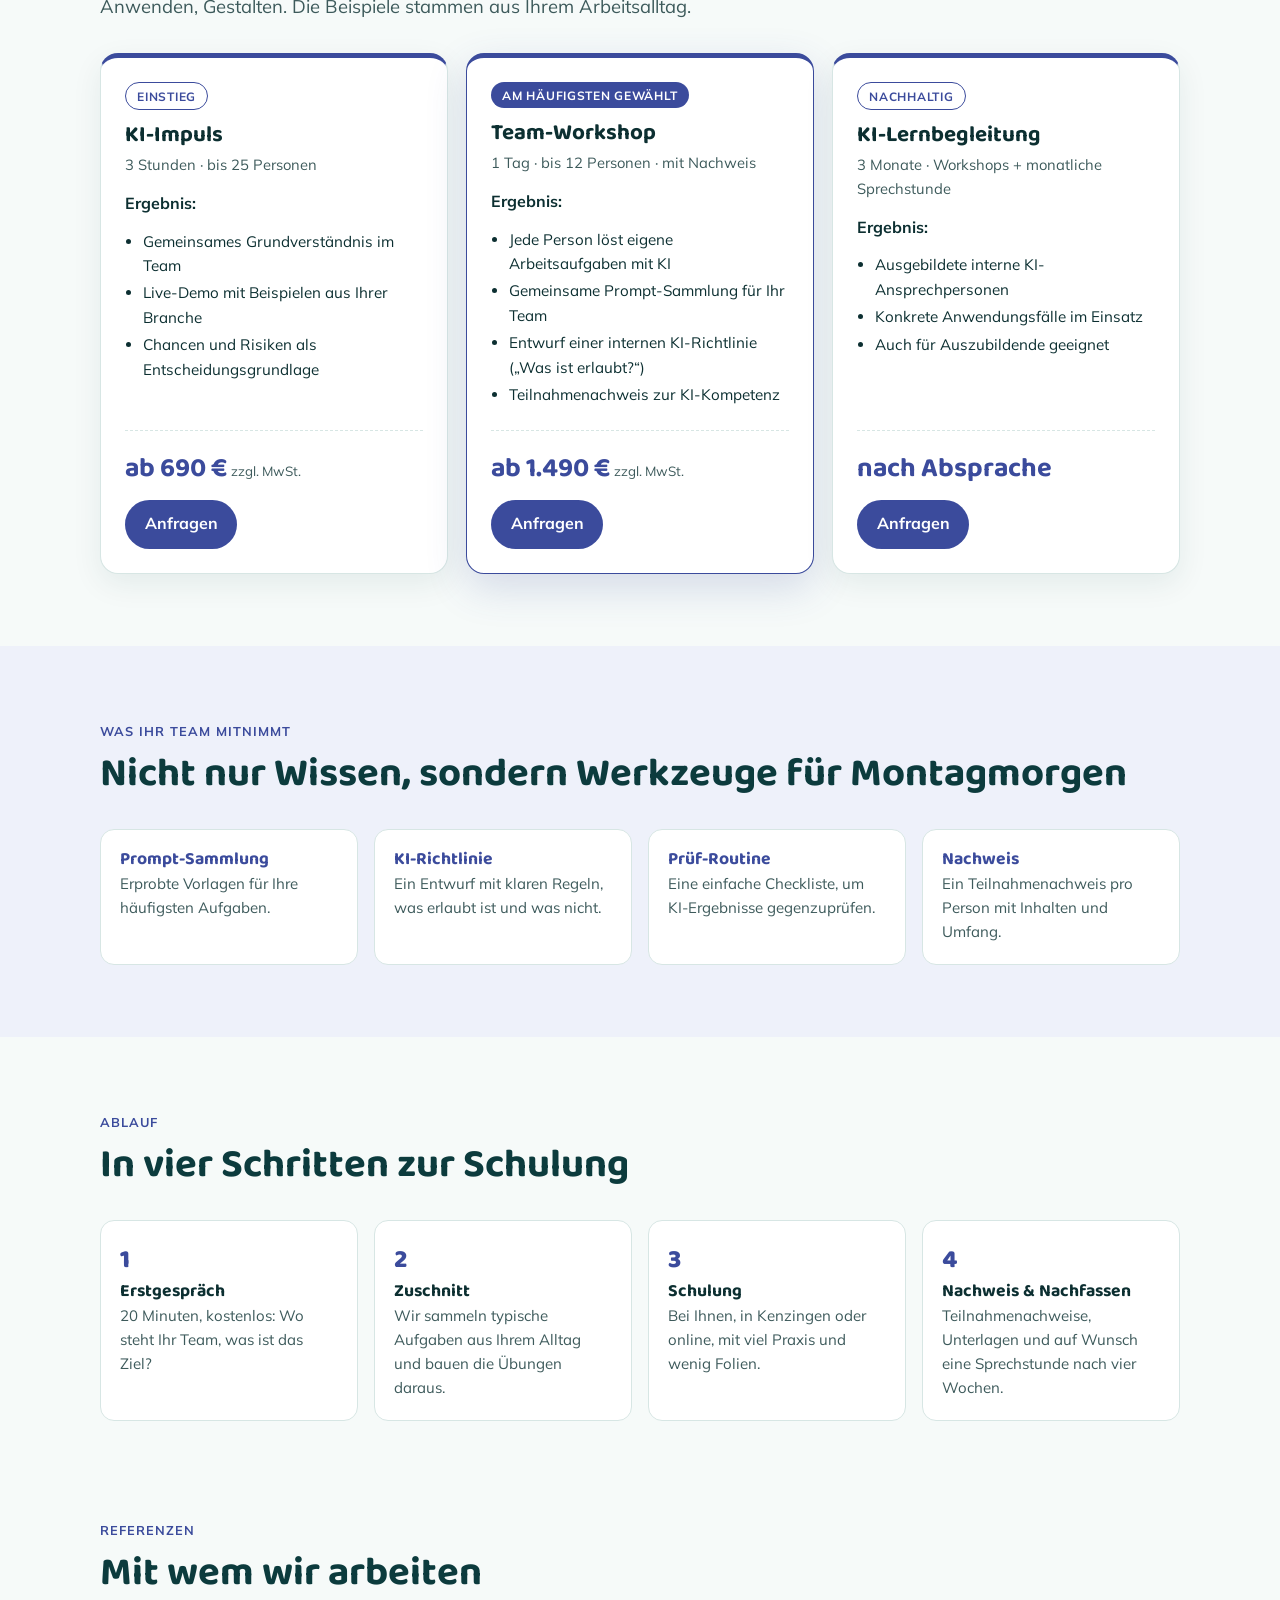
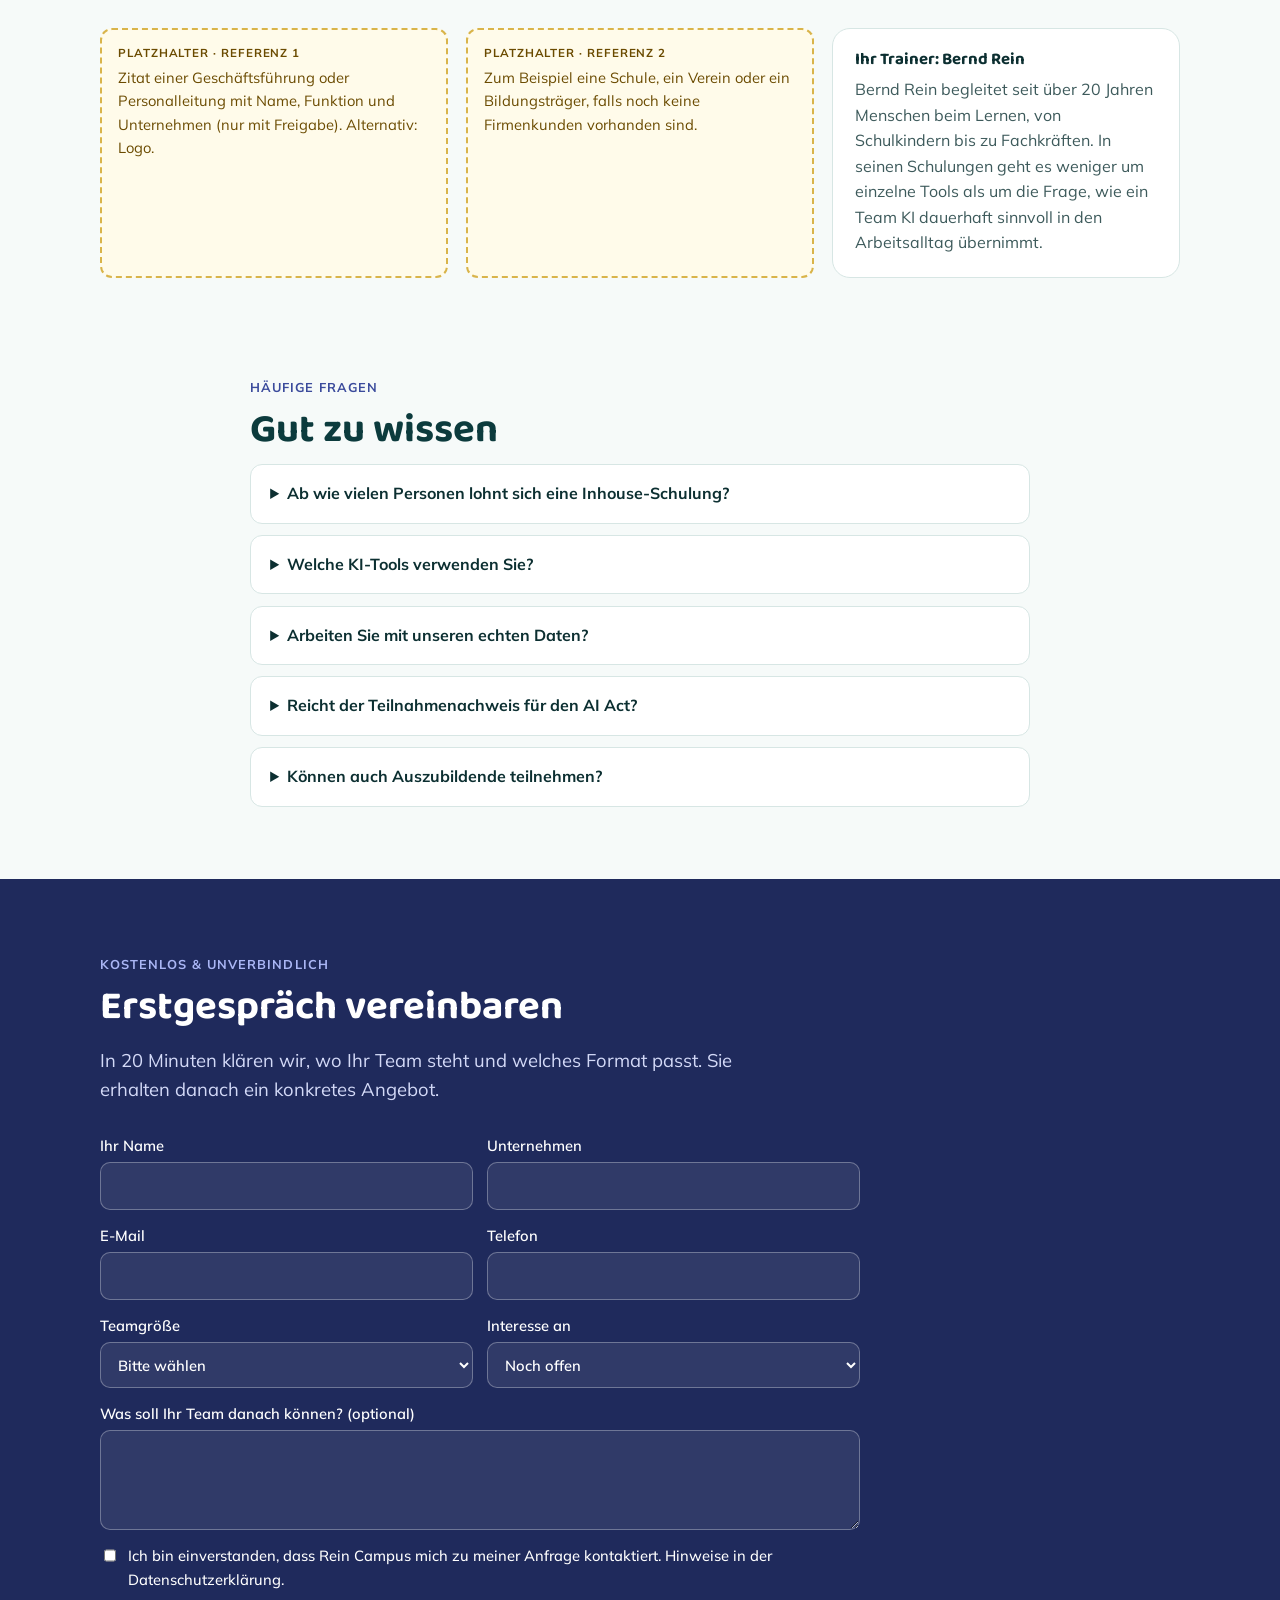
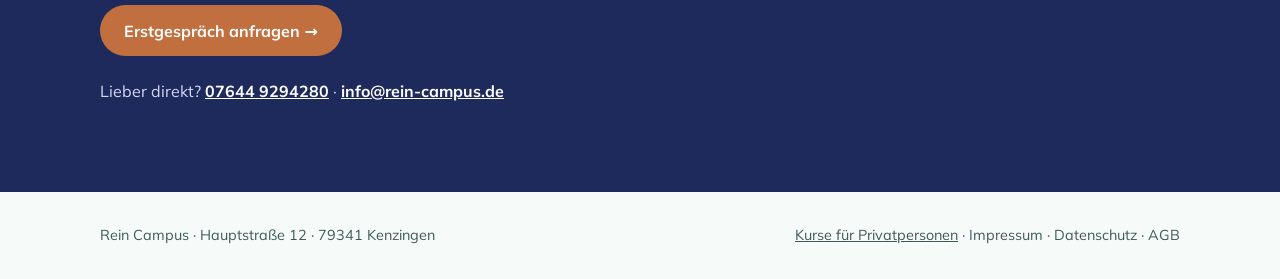
==== commit e4bbe3d4: "Hero-Bild als gekennzeichnete KI-Illustration auf beiden Seiten Co-Authored-By: Claude Opus 5.5 <nor" ====
--- a/firmen.html
+++ b/firmen.html
@@ -71,7 +71,10 @@
             <a class="btn btn-ghost" href="#pakete">Pakete ansehen</a>
           </div>
         </div>
-        <div class="ph photo"><div><b>Platzhalter · Foto</b>Workshop-Situation mit Erwachsenen im Besprechungsraum, Kursleitung am Flipchart oder Bildschirm.</div></div>
+        <figure class="hero-photo">
+          <img src="assets/kurs-illustration.jpg" width="760" height="950" alt="Illustration: Kursleiter erklärt vor einem Bildschirm, Teilnehmende arbeiten an Laptops">
+          <figcaption>KI-generierte Illustration</figcaption>
+        </figure>
       </div>
     </div>
   </section>
--- a/assets/ki-kurse.css
+++ b/assets/ki-kurse.css
@@ -77,6 +77,9 @@
 .facts{display:flex; flex-wrap:wrap; gap:.5rem 1.2rem; margin-top:1.6rem; padding:0; list-style:none; color:var(--ink-soft); font-weight:600; font-size:.95rem;}
 .facts li::before{content:"✓ "; color:var(--teal); font-weight:800;}
 .photo{aspect-ratio:4/5; display:flex; align-items:center; justify-content:center; text-align:center;}
+.hero-photo{margin:0;}
+.hero-photo img{display:block; width:100%; height:auto; aspect-ratio:4/5; object-fit:cover; border-radius:var(--radius); box-shadow:var(--shadow);}
+.hero-photo figcaption{margin-top:.5rem; font-size:.85rem; color:var(--ink-soft);}
 
 /* Zwei-Spalten-Kopf je Sektion */
 .head{display:grid; grid-template-columns:1.1fr .9fr; gap:40px; align-items:start;}
